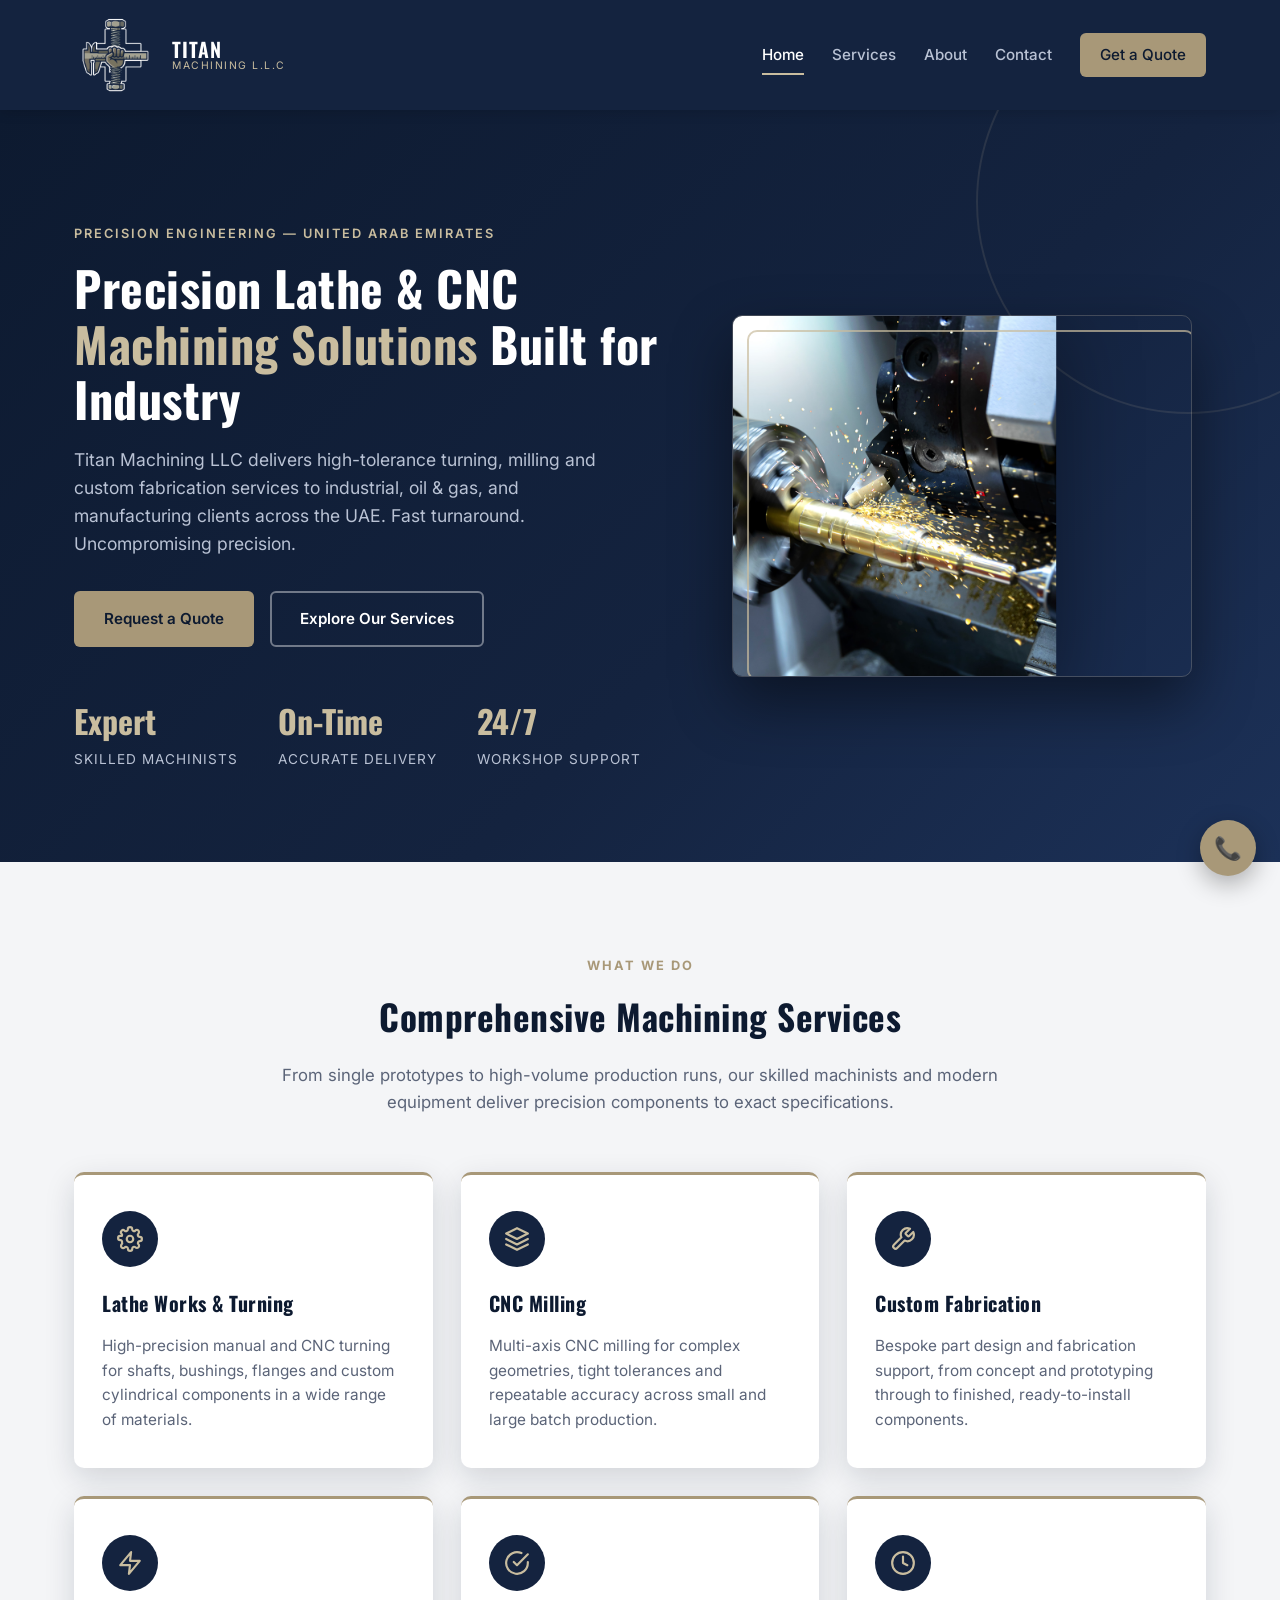
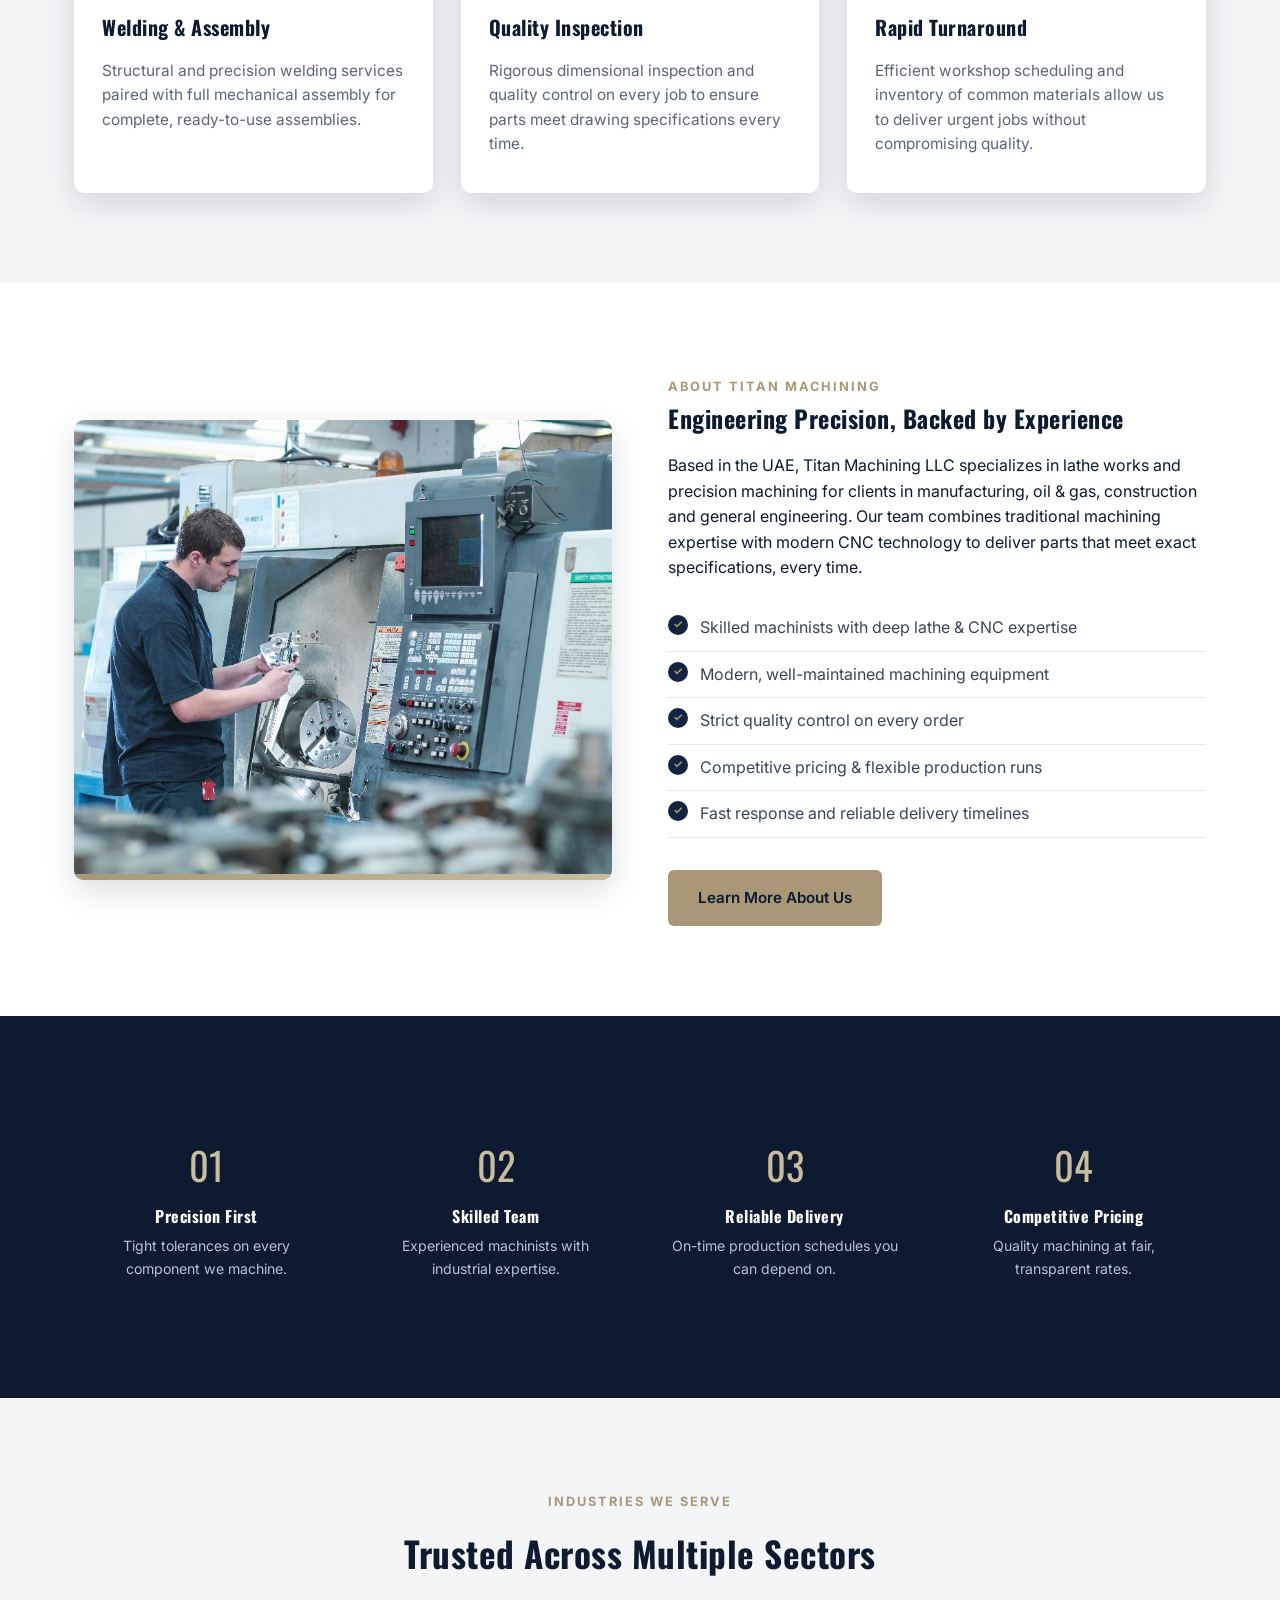
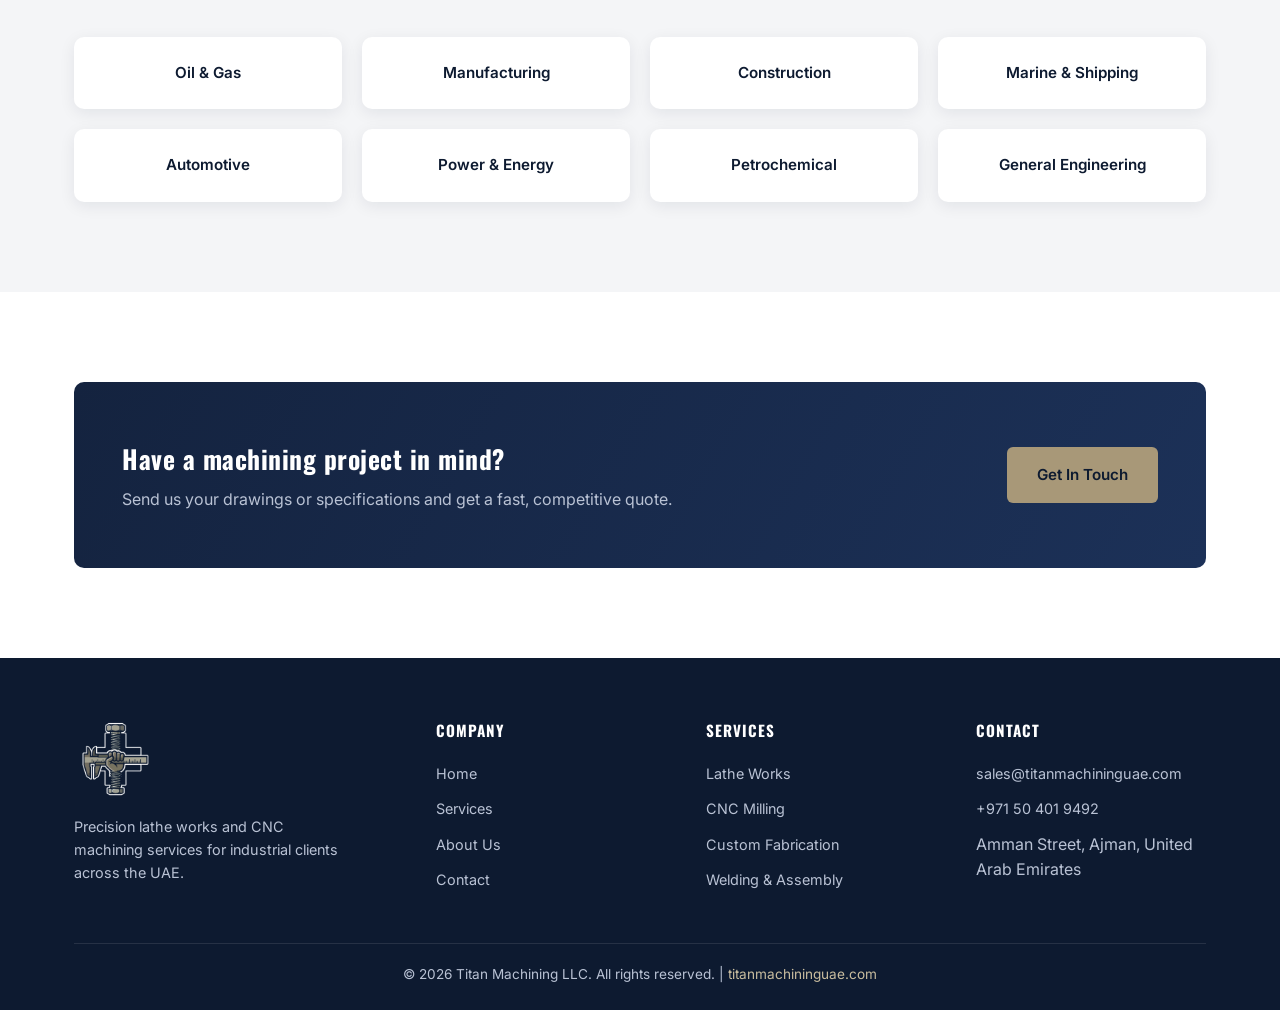
==== index.html @ db3340e1 "Initial Titan Machining LLC website" ====
<!DOCTYPE html>
<html lang="en">
<head>
<meta charset="UTF-8">
<meta name="viewport" content="width=device-width, initial-scale=1.0">
<title>Titan Machining LLC | Precision Lathe & CNC Machining in UAE</title>
<meta name="description" content="Titan Machining LLC is a precision lathe and CNC machining company based in the UAE, delivering custom machining, turning, fabrication and engineering solutions for industrial clients across the Gulf.">
<meta name="keywords" content="lathe works UAE, CNC machining UAE, precision machining Ajman, turning services UAE, machine shop UAE, Titan Machining">
<meta name="author" content="Titan Machining LLC">
<meta name="robots" content="index, follow">
<link rel="canonical" href="https://titanmachininguae.com/">

<!-- Open Graph -->
<meta property="og:type" content="website">
<meta property="og:title" content="Titan Machining LLC | Precision Lathe & CNC Machining in UAE">
<meta property="og:description" content="Precision lathe works, CNC machining and custom fabrication based in the UAE. Get a fast quote today.">
<meta property="og:url" content="https://titanmachininguae.com/">
<meta property="og:image" content="https://titanmachininguae.com/images/logo.jpg">
<meta property="og:locale" content="en_AE">

<!-- Twitter -->
<meta name="twitter:card" content="summary_large_image">
<meta name="twitter:title" content="Titan Machining LLC | Precision Lathe & CNC Machining in UAE">
<meta name="twitter:description" content="Precision lathe works, CNC machining and custom fabrication based in the UAE.">
<meta name="twitter:image" content="https://titanmachininguae.com/images/logo.jpg">

<link rel="icon" href="images/logo-icon-transparent.png" type="image/png">
<link rel="preconnect" href="https://fonts.googleapis.com">
<link href="https://fonts.googleapis.com/css2?family=Oswald:wght@500;600;700&family=Inter:wght@400;500;600;700&display=swap" rel="stylesheet">
<link rel="stylesheet" href="css/style.css">

<script type="application/ld+json">
{
  "@context": "https://schema.org",
  "@type": "LocalBusiness",
  "name": "Titan Machining LLC",
  "image": "https://titanmachininguae.com/images/logo.jpg",
  "url": "https://titanmachininguae.com/",
  "telephone": "+971504019492",
  "email": "sales@titanmachininguae.com",
  "priceRange": "$$",
  "address": {
    "@type": "PostalAddress",
    "streetAddress": "Amman Street",
    "addressLocality": "Ajman",
    "addressCountry": "AE"
  },
  "geo": {
    "@type": "GeoCoordinates",
    "latitude": "25.4052",
    "longitude": "55.5136"
  },
  "openingHoursSpecification": {
    "@type": "OpeningHoursSpecification",
    "dayOfWeek": ["Monday","Tuesday","Wednesday","Thursday","Friday","Saturday"],
    "opens": "08:00",
    "closes": "18:00"
  },
  "sameAs": []
}
</script>
</head>
<body>

<header class="site-header">
  <div class="navbar">
    <a href="index.html" class="brand">
      <img src="images/logo-icon-transparent.png" alt="Titan Machining LLC logo">
      <span class="brand-text">
        <span class="name">TITAN</span>
        <span class="tagline">Machining L.L.C</span>
      </span>
    </a>
    <nav class="nav-links" id="navLinks">
      <a href="index.html" class="active">Home</a>
      <a href="services.html">Services</a>
      <a href="about.html">About</a>
      <a href="contact.html">Contact</a>
      <a href="contact.html" class="nav-cta">Get a Quote</a>
    </nav>
    <button class="nav-toggle" id="navToggle" aria-label="Toggle menu">&#9776;</button>
  </div>
</header>

<section class="hero">
  <div class="container hero-inner">
    <div>
      <span class="hero-eyebrow">Precision Engineering &mdash; United Arab Emirates</span>
      <h1>Precision Lathe &amp; CNC <span>Machining Solutions</span> Built for Industry</h1>
      <p class="lead">Titan Machining LLC delivers high-tolerance turning, milling and custom fabrication services to industrial, oil &amp; gas, and manufacturing clients across the UAE. Fast turnaround. Uncompromising precision.</p>
      <div class="btn-group">
        <a href="contact.html" class="btn btn-primary">Request a Quote</a>
        <a href="services.html" class="btn btn-outline">Explore Our Services</a>
      </div>
      <div class="hero-stats">
        <div class="stat"><strong>Expert</strong><span>Skilled Machinists</span></div>
        <div class="stat"><strong>On-Time</strong><span>Accurate Delivery</span></div>
        <div class="stat"><strong>24/7</strong><span>Workshop Support</span></div>
      </div>
    </div>
    <div class="hero-visual">
      <div class="hero-photo-frame">
        <img src="images/lathe-1.avif" alt="CNC lathe machine operating at Titan Machining LLC workshop in Ajman, UAE">
      </div>
    </div>
  </div>
</section>

<section class="section-light" id="services">
  <div class="container">
    <div class="section-head">
      <span class="eyebrow">What We Do</span>
      <h2>Comprehensive Machining Services</h2>
      <p>From single prototypes to high-volume production runs, our skilled machinists and modern equipment deliver precision components to exact specifications.</p>
    </div>
    <div class="services-grid">
      <div class="service-card">
        <div class="icon"><svg viewBox="0 0 24 24" fill="none" stroke="currentColor" stroke-width="2" stroke-linecap="round" stroke-linejoin="round" class="icon-svg"><circle cx="12" cy="12" r="3"></circle><path d="M19.4 15a1.65 1.65 0 0 0 .33 1.82l.06.06a2 2 0 1 1-2.83 2.83l-.06-.06a1.65 1.65 0 0 0-1.82-.33 1.65 1.65 0 0 0-1 1.51V21a2 2 0 0 1-4 0v-.09A1.65 1.65 0 0 0 9 19.4a1.65 1.65 0 0 0-1.82.33l-.06.06a2 2 0 1 1-2.83-2.83l.06-.06a1.65 1.65 0 0 0 .33-1.82A1.65 1.65 0 0 0 3 13.09H3a2 2 0 0 1 0-4h.09A1.65 1.65 0 0 0 4.6 9a1.65 1.65 0 0 0-.33-1.82l-.06-.06a2 2 0 1 1 2.83-2.83l.06.06a1.65 1.65 0 0 0 1.82.33H9a1.65 1.65 0 0 0 1-1.51V3a2 2 0 0 1 4 0v.09a1.65 1.65 0 0 0 1 1.51 1.65 1.65 0 0 0 1.82-.33l.06-.06a2 2 0 1 1 2.83 2.83l-.06.06a1.65 1.65 0 0 0-.33 1.82V9a1.65 1.65 0 0 0 1.51 1H21a2 2 0 0 1 0 4h-.09a1.65 1.65 0 0 0-1.51 1z"></path></svg></div>
        <h3>Lathe Works &amp; Turning</h3>
        <p>High-precision manual and CNC turning for shafts, bushings, flanges and custom cylindrical components in a wide range of materials.</p>
      </div>
      <div class="service-card">
        <div class="icon"><svg viewBox="0 0 24 24" fill="none" stroke="currentColor" stroke-width="2" stroke-linecap="round" stroke-linejoin="round" class="icon-svg"><polygon points="12 2 2 7 12 12 22 7 12 2"></polygon><polyline points="2 17 12 22 22 17"></polyline><polyline points="2 12 12 17 22 12"></polyline></svg></div>
        <h3>CNC Milling</h3>
        <p>Multi-axis CNC milling for complex geometries, tight tolerances and repeatable accuracy across small and large batch production.</p>
      </div>
      <div class="service-card">
        <div class="icon"><svg viewBox="0 0 24 24" fill="none" stroke="currentColor" stroke-width="2" stroke-linecap="round" stroke-linejoin="round" class="icon-svg"><path d="M14.7 6.3a1 1 0 0 0 0 1.4l1.6 1.6a1 1 0 0 0 1.4 0l3.77-3.77a6 6 0 0 1-7.94 7.94l-6.91 6.91a2.12 2.12 0 0 1-3-3l6.91-6.91a6 6 0 0 1 7.94-7.94l-3.76 3.76z"></path></svg></div>
        <h3>Custom Fabrication</h3>
        <p>Bespoke part design and fabrication support, from concept and prototyping through to finished, ready-to-install components.</p>
      </div>
      <div class="service-card">
        <div class="icon"><svg viewBox="0 0 24 24" fill="none" stroke="currentColor" stroke-width="2" stroke-linecap="round" stroke-linejoin="round" class="icon-svg"><polygon points="13 2 3 14 12 14 11 22 21 10 12 10 13 2"></polygon></svg></div>
        <h3>Welding &amp; Assembly</h3>
        <p>Structural and precision welding services paired with full mechanical assembly for complete, ready-to-use assemblies.</p>
      </div>
      <div class="service-card">
        <div class="icon"><svg viewBox="0 0 24 24" fill="none" stroke="currentColor" stroke-width="2" stroke-linecap="round" stroke-linejoin="round" class="icon-svg"><path d="M22 11.08V12a10 10 0 1 1-5.93-9.14"></path><polyline points="22 4 12 14.01 9 11.01"></polyline></svg></div>
        <h3>Quality Inspection</h3>
        <p>Rigorous dimensional inspection and quality control on every job to ensure parts meet drawing specifications every time.</p>
      </div>
      <div class="service-card">
        <div class="icon"><svg viewBox="0 0 24 24" fill="none" stroke="currentColor" stroke-width="2" stroke-linecap="round" stroke-linejoin="round" class="icon-svg"><circle cx="12" cy="12" r="10"></circle><polyline points="12 6 12 12 16 14"></polyline></svg></div>
        <h3>Rapid Turnaround</h3>
        <p>Efficient workshop scheduling and inventory of common materials allow us to deliver urgent jobs without compromising quality.</p>
      </div>
    </div>
  </div>
</section>

<section class="section-white" id="about">
  <div class="container about-grid">
    <div class="about-image">
      <img src="images/about-worker.jpg" alt="Titan Machining LLC machinist inspecting precision parts on a CNC lathe">
    </div>
    <div>
      <span class="eyebrow" style="color:var(--bronze); text-transform:uppercase; font-weight:700; letter-spacing:2px; font-size:0.8rem;">About Titan Machining</span>
      <h2>Engineering Precision, Backed by Experience</h2>
      <p>Based in the UAE, Titan Machining LLC specializes in lathe works and precision machining for clients in manufacturing, oil &amp; gas, construction and general engineering. Our team combines traditional machining expertise with modern CNC technology to deliver parts that meet exact specifications, every time.</p>
      <ul class="about-list">
        <li>Skilled machinists with deep lathe &amp; CNC expertise</li>
        <li>Modern, well-maintained machining equipment</li>
        <li>Strict quality control on every order</li>
        <li>Competitive pricing &amp; flexible production runs</li>
        <li>Fast response and reliable delivery timelines</li>
      </ul>
      <a href="about.html" class="btn btn-primary">Learn More About Us</a>
    </div>
  </div>
</section>

<section class="section-dark">
  <div class="container">
    <div class="feature-strip">
      <div class="feature-item"><div class="num">01</div><h4>Precision First</h4><p>Tight tolerances on every component we machine.</p></div>
      <div class="feature-item"><div class="num">02</div><h4>Skilled Team</h4><p>Experienced machinists with industrial expertise.</p></div>
      <div class="feature-item"><div class="num">03</div><h4>Reliable Delivery</h4><p>On-time production schedules you can depend on.</p></div>
      <div class="feature-item"><div class="num">04</div><h4>Competitive Pricing</h4><p>Quality machining at fair, transparent rates.</p></div>
    </div>
  </div>
</section>

<section class="section-light">
  <div class="container">
    <div class="section-head">
      <span class="eyebrow">Industries We Serve</span>
      <h2>Trusted Across Multiple Sectors</h2>
    </div>
    <div class="industries-grid">
      <div class="industry-card">Oil &amp; Gas</div>
      <div class="industry-card">Manufacturing</div>
      <div class="industry-card">Construction</div>
      <div class="industry-card">Marine &amp; Shipping</div>
      <div class="industry-card">Automotive</div>
      <div class="industry-card">Power &amp; Energy</div>
      <div class="industry-card">Petrochemical</div>
      <div class="industry-card">General Engineering</div>
    </div>
  </div>
</section>

<section class="section-white">
  <div class="container">
    <div class="cta-banner">
      <div>
        <h3>Have a machining project in mind?</h3>
        <p>Send us your drawings or specifications and get a fast, competitive quote.</p>
      </div>
      <a href="contact.html" class="btn btn-primary">Get In Touch</a>
    </div>
  </div>
</section>

<footer class="site-footer">
  <div class="container">
    <div class="footer-grid">
      <div class="footer-brand">
        <img src="images/logo-icon-transparent.png" alt="Titan Machining LLC logo">
        <p>Precision lathe works and CNC machining services for industrial clients across the UAE.</p>
      </div>
      <div class="footer-col">
        <h4>Company</h4>
        <ul>
          <li><a href="index.html">Home</a></li>
          <li><a href="services.html">Services</a></li>
          <li><a href="about.html">About Us</a></li>
          <li><a href="contact.html">Contact</a></li>
        </ul>
      </div>
      <div class="footer-col">
        <h4>Services</h4>
        <ul>
          <li><a href="services.html">Lathe Works</a></li>
          <li><a href="services.html">CNC Milling</a></li>
          <li><a href="services.html">Custom Fabrication</a></li>
          <li><a href="services.html">Welding &amp; Assembly</a></li>
        </ul>
      </div>
      <div class="footer-col">
        <h4>Contact</h4>
        <ul>
          <li><a href="mailto:sales@titanmachininguae.com">sales@titanmachininguae.com</a></li>
          <li><a href="tel:+971504019492">+971 50 401 9492</a></li>
          <li>Amman Street, Ajman, United Arab Emirates</li>
        </ul>
      </div>
    </div>
    <div class="footer-bottom">
      &copy; <span id="year"></span> Titan Machining LLC. All rights reserved. | <a href="https://titanmachininguae.com">titanmachininguae.com</a>
    </div>
  </div>
</footer>

<a href="tel:+971504019492" class="float-cta" aria-label="Call Titan Machining">&#128222;</a>

<script src="js/main.js"></script>
</body>
</html>
---- css/style.css ----
/* ===== Titan Machining LLC — Stylesheet ===== */

:root {
  --navy: #14233f;
  --navy-dark: #0d1a30;
  --navy-light: #1c3158;
  --bronze: #a89878;
  --bronze-light: #c9bd9f;
  --white: #ffffff;
  --off-white: #f4f5f7;
  --text-muted: #b9c2d4;
  --max-width: 1180px;
  --radius: 10px;
  --shadow: 0 10px 30px rgba(13, 26, 48, 0.15);
  --transition: 0.25s ease;
}

* { box-sizing: border-box; }
html { scroll-behavior: smooth; }

body {
  margin: 0;
  font-family: 'Inter', -apple-system, BlinkMacSystemFont, 'Segoe UI', Roboto, Helvetica, Arial, sans-serif;
  color: var(--navy-dark);
  background: var(--off-white);
  line-height: 1.6;
}

h1, h2, h3, h4 {
  font-family: 'Oswald', 'Inter', sans-serif;
  letter-spacing: 0.5px;
  margin: 0 0 0.5em;
  color: var(--navy-dark);
}

a { color: inherit; text-decoration: none; }
img { max-width: 100%; display: block; }

.container {
  width: 100%;
  max-width: var(--max-width);
  margin: 0 auto;
  padding: 0 24px;
}

/* ===== Header ===== */
.site-header {
  position: sticky;
  top: 0;
  z-index: 1000;
  background: var(--navy);
  box-shadow: 0 2px 12px rgba(0,0,0,0.15);
}

.navbar {
  display: flex;
  align-items: center;
  justify-content: space-between;
  padding: 14px 24px;
  max-width: var(--max-width);
  margin: 0 auto;
}

.brand {
  display: flex;
  align-items: center;
  gap: 12px;
}

.brand img {
  height: 82px;
  width: auto;
}

.brand-text {
  display: flex;
  flex-direction: column;
  line-height: 1.1;
}

.brand-text .name {
  color: var(--white);
  font-family: 'Oswald', sans-serif;
  font-size: 1.25rem;
  font-weight: 600;
  letter-spacing: 1px;
}

.brand-text .tagline {
  color: var(--bronze-light);
  font-size: 0.65rem;
  letter-spacing: 1.5px;
  text-transform: uppercase;
}

.nav-links {
  display: flex;
  align-items: center;
  gap: 28px;
}

.nav-links a {
  color: var(--text-muted);
  font-weight: 500;
  font-size: 0.95rem;
  transition: color var(--transition);
  position: relative;
}

.nav-links a:hover,
.nav-links a.active {
  color: var(--white);
}

.nav-links a.active::after {
  content: "";
  position: absolute;
  left: 0; bottom: -8px;
  width: 100%; height: 2px;
  background: var(--bronze-light);
}

.nav-cta {
  background: var(--bronze);
  color: var(--navy-dark) !important;
  padding: 10px 20px;
  border-radius: 6px;
  font-weight: 600;
  transition: background var(--transition), transform var(--transition);
}

.nav-cta:hover {
  background: var(--bronze-light);
  transform: translateY(-1px);
}

.nav-toggle {
  display: none;
  background: none;
  border: none;
  color: var(--white);
  font-size: 1.6rem;
  cursor: pointer;
}

/* ===== Hero ===== */
.hero {
  background: linear-gradient(135deg, var(--navy-dark) 0%, var(--navy) 60%, var(--navy-light) 100%);
  color: var(--white);
  padding: 110px 0 90px;
  position: relative;
  overflow: hidden;
}

.hero::after {
  content: "";
  position: absolute;
  right: -120px; top: -120px;
  width: 420px; height: 420px;
  border: 2px solid rgba(201, 189, 159, 0.12);
  border-radius: 50%;
}

.hero-inner {
  display: grid;
  grid-template-columns: 1.1fr 0.9fr;
  gap: 48px;
  align-items: center;
  position: relative;
  z-index: 2;
}

.hero-eyebrow {
  display: inline-block;
  color: var(--bronze-light);
  text-transform: uppercase;
  font-size: 0.8rem;
  letter-spacing: 2px;
  font-weight: 600;
  margin-bottom: 16px;
}

.hero h1 {
  color: var(--white);
  font-size: 3rem;
  line-height: 1.15;
  margin-bottom: 20px;
}

.hero h1 span { color: var(--bronze-light); }

.hero p.lead {
  color: var(--text-muted);
  font-size: 1.1rem;
  max-width: 540px;
  margin-bottom: 32px;
}

.btn-group { display: flex; gap: 16px; flex-wrap: wrap; }

.btn {
  display: inline-block;
  padding: 14px 28px;
  border-radius: 6px;
  font-weight: 600;
  font-size: 0.95rem;
  transition: all var(--transition);
  border: 2px solid transparent;
}

.btn-primary {
  background: var(--bronze);
  color: var(--navy-dark);
}
.btn-primary:hover { background: var(--bronze-light); transform: translateY(-2px); }

.btn-outline {
  border-color: rgba(255,255,255,0.4);
  color: var(--white);
}
.btn-outline:hover { border-color: var(--bronze-light); color: var(--bronze-light); }

.hero-visual {
  display: flex;
  justify-content: center;
  align-items: center;
}

.hero-visual img {
  max-width: 320px;
  filter: drop-shadow(0 20px 40px rgba(0,0,0,0.4));
}

.hero-photo-frame {
  position: relative;
  width: 100%;
  max-width: 460px;
  border-radius: var(--radius);
  overflow: hidden;
  box-shadow: 0 25px 60px rgba(0,0,0,0.45);
  border: 1px solid rgba(201, 189, 159, 0.25);
}

.hero-photo-frame::before {
  content: "";
  position: absolute;
  top: 14px; left: 14px;
  width: calc(100% - 14px);
  height: calc(100% - 14px);
  border: 2px solid var(--bronze-light);
  border-radius: var(--radius);
  z-index: 2;
  pointer-events: none;
  opacity: 0.7;
}

.hero-photo-frame img {
  width: 100%;
  height: 360px;
  object-fit: cover;
  display: block;
  transform: scale(1.02);
  transition: transform 0.4s ease;
}

.hero-photo-frame:hover img {
  transform: scale(1.06);
}

.hero-stats {
  display: flex;
  gap: 40px;
  margin-top: 48px;
  flex-wrap: wrap;
}

.hero-stats .stat strong {
  display: block;
  font-size: 2rem;
  color: var(--bronze-light);
  font-family: 'Oswald', sans-serif;
}

.hero-stats .stat span {
  color: var(--text-muted);
  font-size: 0.85rem;
  text-transform: uppercase;
  letter-spacing: 1px;
}

/* ===== Sections ===== */
section { padding: 90px 0; }
.section-light { background: var(--off-white); }
.section-dark { background: var(--navy-dark); color: var(--white); }
.section-white { background: var(--white); }

.section-head {
  text-align: center;
  max-width: 720px;
  margin: 0 auto 56px;
}

.section-head .eyebrow {
  color: var(--bronze);
  text-transform: uppercase;
  font-size: 0.8rem;
  font-weight: 700;
  letter-spacing: 2px;
  margin-bottom: 12px;
  display: inline-block;
}

.section-head h2 {
  font-size: 2.2rem;
}

.section-head p {
  color: #5b6478;
  font-size: 1.05rem;
}

.section-dark .section-head p { color: var(--text-muted); }

/* ===== Services grid ===== */
.services-grid {
  display: grid;
  grid-template-columns: repeat(3, 1fr);
  gap: 28px;
}

.service-card {
  background: var(--white);
  border-radius: var(--radius);
  padding: 36px 28px;
  box-shadow: var(--shadow);
  border-top: 3px solid var(--bronze);
  transition: transform var(--transition), box-shadow var(--transition);
}

.service-card:hover {
  transform: translateY(-6px);
  box-shadow: 0 18px 40px rgba(13,26,48,0.2);
}

.service-card .icon {
  width: 56px; height: 56px;
  border-radius: 50%;
  background: var(--navy);
  color: var(--bronze-light);
  display: flex; align-items: center; justify-content: center;
  font-size: 1.5rem;
  margin-bottom: 20px;
}

.icon-svg {
  width: 26px;
  height: 26px;
  flex-shrink: 0;
}

.feature-item .icon-svg,
.service-card .icon-svg {
  width: 26px;
  height: 26px;
}

.contact-detail .icon-svg {
  width: 20px;
  height: 20px;
}

.service-card h3 { font-size: 1.25rem; margin-bottom: 10px; }
.service-card p { color: #5b6478; font-size: 0.96rem; margin-bottom: 0;}

/* ===== About ===== */
.about-grid {
  display: grid;
  grid-template-columns: 1fr 1fr;
  gap: 56px;
  align-items: center;
}

.about-image {
  position: relative;
  border-radius: var(--radius);
  overflow: hidden;
  box-shadow: var(--shadow);
}

.about-image::after {
  content: "";
  position: absolute;
  bottom: 0; left: 0;
  width: 100%; height: 6px;
  background: linear-gradient(90deg, var(--bronze), var(--bronze-light));
}

.about-image img {
  width: 100%;
  height: 460px;
  object-fit: cover;
  display: block;
}

.about-list {
  list-style: none;
  padding: 0;
  margin: 24px 0 32px;
}

.about-list li {
  padding: 10px 0 10px 32px;
  position: relative;
  color: #3c4458;
  border-bottom: 1px solid #e3e6ec;
}

.about-list li::before {
  content: "\2713";
  position: absolute;
  left: 0; top: 10px;
  color: var(--bronze);
  font-weight: 700;
  background: var(--navy);
  width: 20px; height: 20px;
  border-radius: 50%;
  display: flex; align-items: center; justify-content: center;
  font-size: 0.7rem;
}

/* ===== Why choose us strip ===== */
.feature-strip {
  display: grid;
  grid-template-columns: repeat(4, 1fr);
  gap: 24px;
}

.feature-item {
  text-align: center;
  padding: 28px 16px;
}

.feature-item .num {
  font-family: 'Oswald', sans-serif;
  font-size: 2.4rem;
  color: var(--bronze-light);
  margin-bottom: 8px;
}

.feature-item h4 { color: var(--white); font-size: 1rem; margin-bottom: 6px;}
.feature-item p { color: var(--text-muted); font-size: 0.88rem; margin: 0;}

/* ===== Industries ===== */
.industries-grid {
  display: grid;
  grid-template-columns: repeat(4, 1fr);
  gap: 20px;
}

.industry-card {
  background: var(--white);
  border-radius: var(--radius);
  padding: 24px 18px;
  text-align: center;
  box-shadow: 0 4px 16px rgba(13,26,48,0.08);
  font-weight: 600;
  color: var(--navy-dark);
  font-size: 0.95rem;
}

/* ===== CTA banner ===== */
.cta-banner {
  background: linear-gradient(120deg, var(--navy) 0%, var(--navy-light) 100%);
  color: var(--white);
  border-radius: var(--radius);
  padding: 56px 48px;
  display: flex;
  align-items: center;
  justify-content: space-between;
  gap: 32px;
  flex-wrap: wrap;
}

.cta-banner h3 { color: var(--white); font-size: 1.6rem; margin-bottom: 8px; }
.cta-banner p { color: var(--text-muted); margin: 0; }

/* ===== Contact ===== */
.contact-grid {
  display: grid;
  grid-template-columns: 0.9fr 1.1fr;
  gap: 48px;
}

.contact-info-card {
  background: var(--navy-dark);
  color: var(--white);
  border-radius: var(--radius);
  padding: 40px 32px;
}

.contact-info-card h3 { color: var(--white); }

.contact-detail {
  display: flex;
  gap: 16px;
  margin-bottom: 24px;
  align-items: flex-start;
}

.contact-detail .icon {
  width: 42px; height: 42px;
  background: var(--bronze);
  color: var(--navy-dark);
  border-radius: 50%;
  display: flex; align-items: center; justify-content: center;
  flex-shrink: 0;
  font-size: 1.1rem;
}

.contact-detail h4 { color: var(--bronze-light); font-size: 0.9rem; margin-bottom: 4px; text-transform: uppercase; letter-spacing: 1px;}
.contact-detail p, .contact-detail a { color: var(--text-muted); margin: 0; }
.contact-detail a:hover { color: var(--white); }

.contact-form {
  background: var(--white);
  border-radius: var(--radius);
  padding: 40px;
  box-shadow: var(--shadow);
}

.form-row { display: grid; grid-template-columns: 1fr 1fr; gap: 18px; }

.form-group { margin-bottom: 20px; }

.form-group label {
  display: block;
  font-size: 0.85rem;
  font-weight: 600;
  margin-bottom: 6px;
  color: var(--navy-dark);
}

.form-group input,
.form-group select,
.form-group textarea {
  width: 100%;
  padding: 12px 14px;
  border: 1px solid #d7dae2;
  border-radius: 6px;
  font-size: 0.95rem;
  font-family: inherit;
  transition: border-color var(--transition);
}

.form-group input:focus,
.form-group select:focus,
.form-group textarea:focus {
  outline: none;
  border-color: var(--bronze);
}

.map-embed {
  border-radius: var(--radius);
  overflow: hidden;
  margin-top: 32px;
  box-shadow: var(--shadow);
}
.map-embed iframe { width: 100%; height: 320px; border: 0; }

/* ===== Footer ===== */
.site-footer {
  background: var(--navy-dark);
  color: var(--text-muted);
  padding: 60px 0 24px;
}

.footer-grid {
  display: grid;
  grid-template-columns: 1.4fr 1fr 1fr 1fr;
  gap: 40px;
  margin-bottom: 40px;
}

.footer-brand img { height: 82px; width: auto; margin-bottom: 14px; }
.footer-brand p { font-size: 0.9rem; max-width: 280px; }

.footer-col h4 {
  color: var(--white);
  font-size: 0.95rem;
  text-transform: uppercase;
  letter-spacing: 1px;
  margin-bottom: 18px;
}

.footer-col ul { list-style: none; padding: 0; margin: 0; }
.footer-col ul li { margin-bottom: 10px; }
.footer-col a { font-size: 0.9rem; transition: color var(--transition); }
.footer-col a:hover { color: var(--bronze-light); }

.footer-bottom {
  border-top: 1px solid rgba(255,255,255,0.1);
  padding-top: 20px;
  text-align: center;
  font-size: 0.85rem;
}

.footer-bottom a { color: var(--bronze-light); }

/* ===== Breadcrumb / page hero (sub pages) ===== */
.page-hero {
  background: linear-gradient(135deg, var(--navy-dark) 0%, var(--navy) 100%);
  color: var(--white);
  padding: 70px 0 60px;
  text-align: center;
}
.page-hero h1 { color: var(--white); font-size: 2.4rem; }
.page-hero .crumb { color: var(--text-muted); font-size: 0.9rem; }
.page-hero .crumb a { color: var(--bronze-light); }

/* ===== Floating WhatsApp/call button ===== */
.float-cta {
  position: fixed;
  bottom: 24px; right: 24px;
  background: var(--bronze);
  color: var(--navy-dark);
  width: 56px; height: 56px;
  border-radius: 50%;
  display: flex; align-items: center; justify-content: center;
  font-size: 1.4rem;
  box-shadow: 0 8px 24px rgba(0,0,0,0.3);
  z-index: 999;
  transition: transform var(--transition);
}
.float-cta:hover { transform: scale(1.1); }

/* ===== Responsive ===== */
@media (max-width: 980px) {
  .hero-inner { grid-template-columns: 1fr; text-align: center; }
  .hero p.lead { margin: 0 auto 32px; }
  .btn-group { justify-content: center; }
  .hero-stats { justify-content: center; }
  .hero-visual { order: -1; }
  .services-grid { grid-template-columns: repeat(2, 1fr); }
  .about-grid { grid-template-columns: 1fr; }
  .feature-strip { grid-template-columns: repeat(2, 1fr); }
  .industries-grid { grid-template-columns: repeat(2, 1fr); }
  .contact-grid { grid-template-columns: 1fr; }
  .footer-grid { grid-template-columns: 1fr 1fr; }
}

@media (max-width: 720px) {
  .nav-links {
    position: absolute; top: 100%; left: 0; right: 0;
    background: var(--navy);
    flex-direction: column;
    padding: 20px 24px;
    gap: 18px;
    display: none;
    box-shadow: 0 12px 24px rgba(0,0,0,0.2);
  }
  .nav-links.open { display: flex; }
  .nav-toggle { display: block; }
  .hero h1 { font-size: 2.2rem; }
  .services-grid { grid-template-columns: 1fr; }
  .feature-strip { grid-template-columns: 1fr; }
  .industries-grid { grid-template-columns: 1fr; }
  .footer-grid { grid-template-columns: 1fr; gap: 28px; }
  .form-row { grid-template-columns: 1fr; }
  .cta-banner { flex-direction: column; text-align: center; }
}
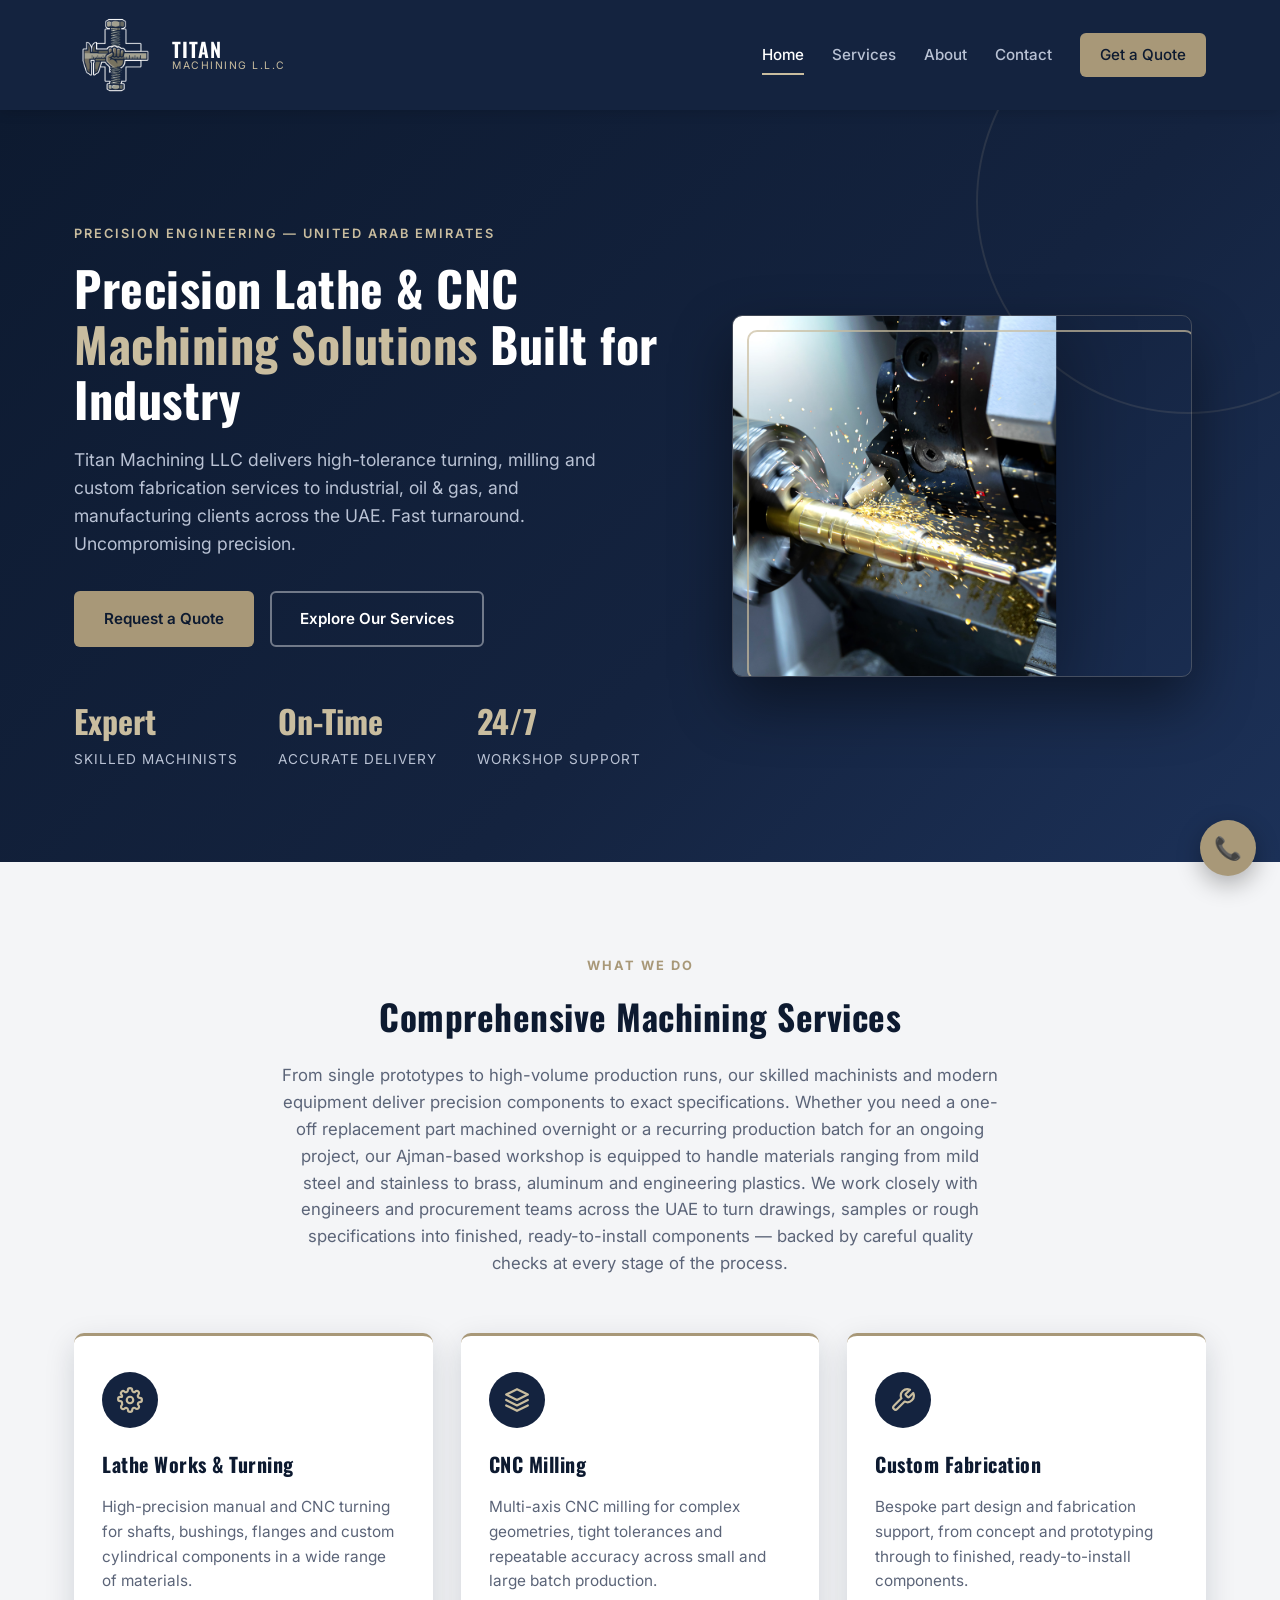
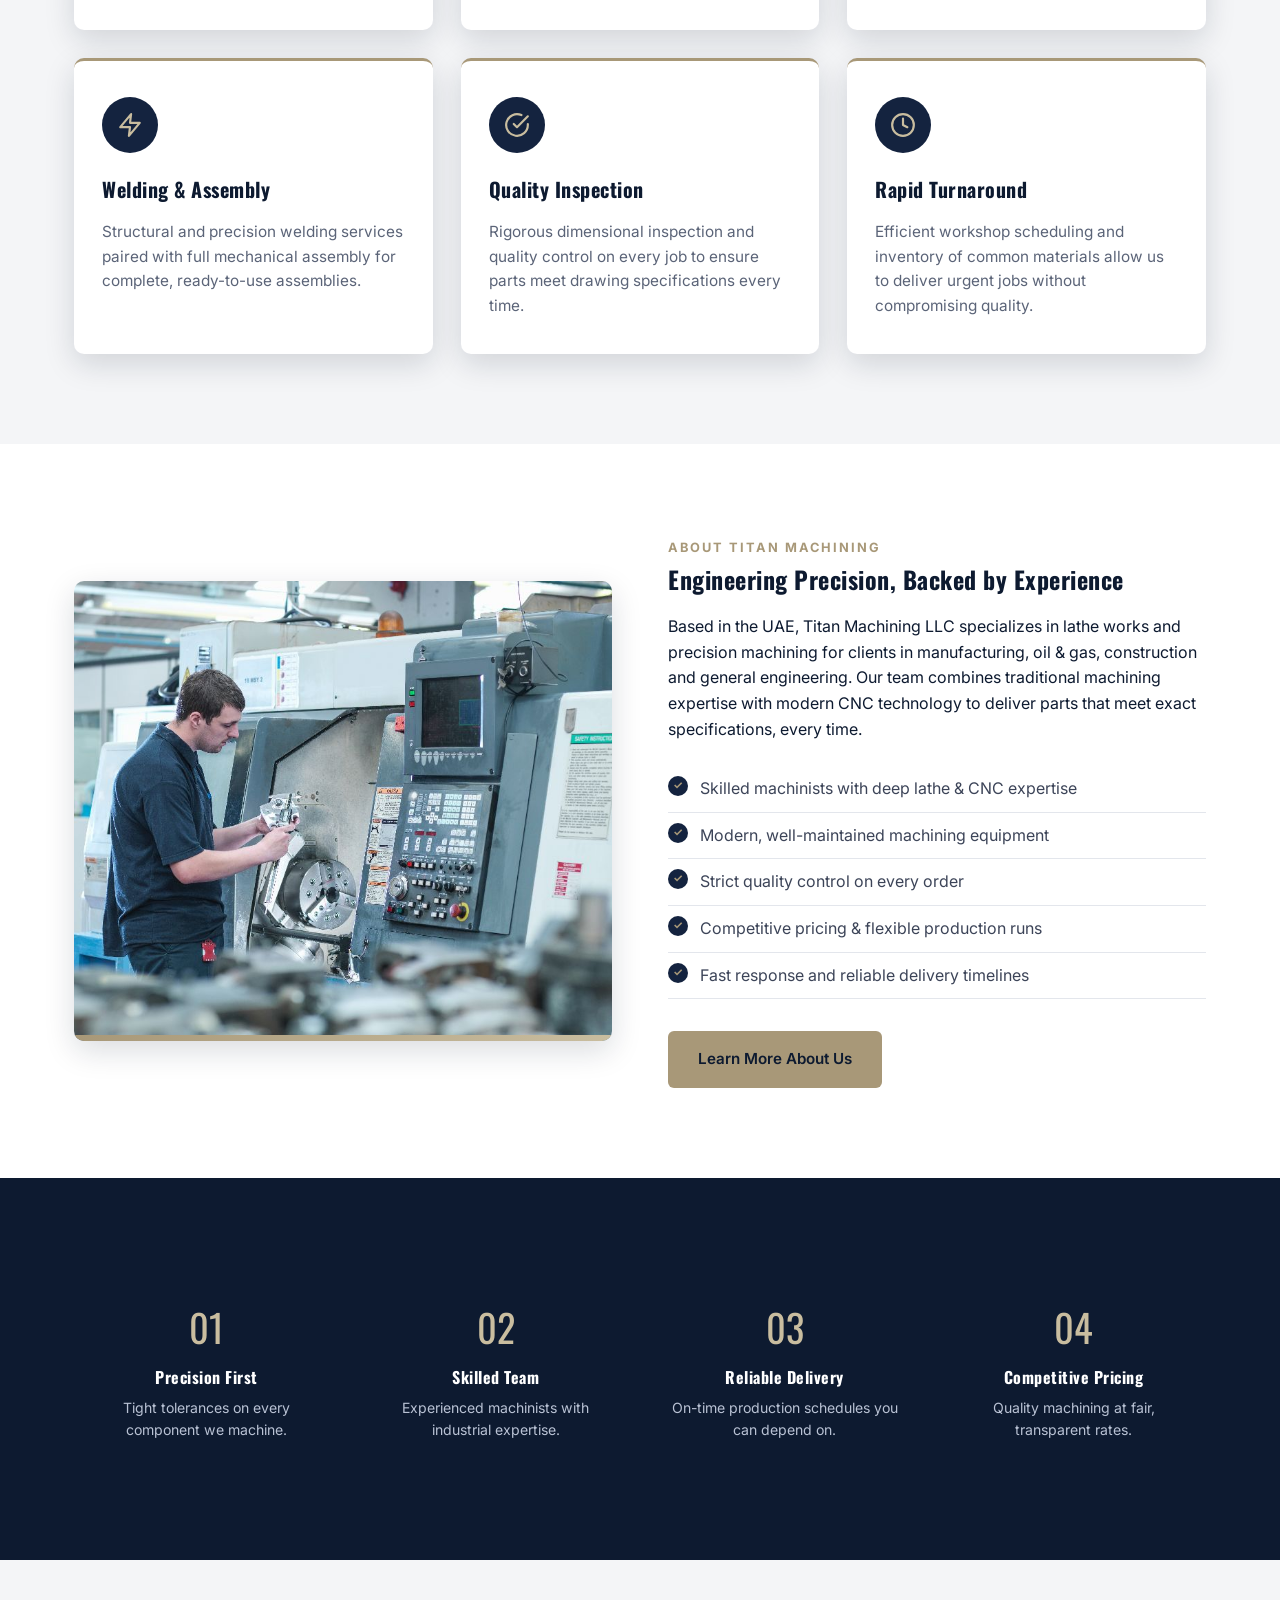
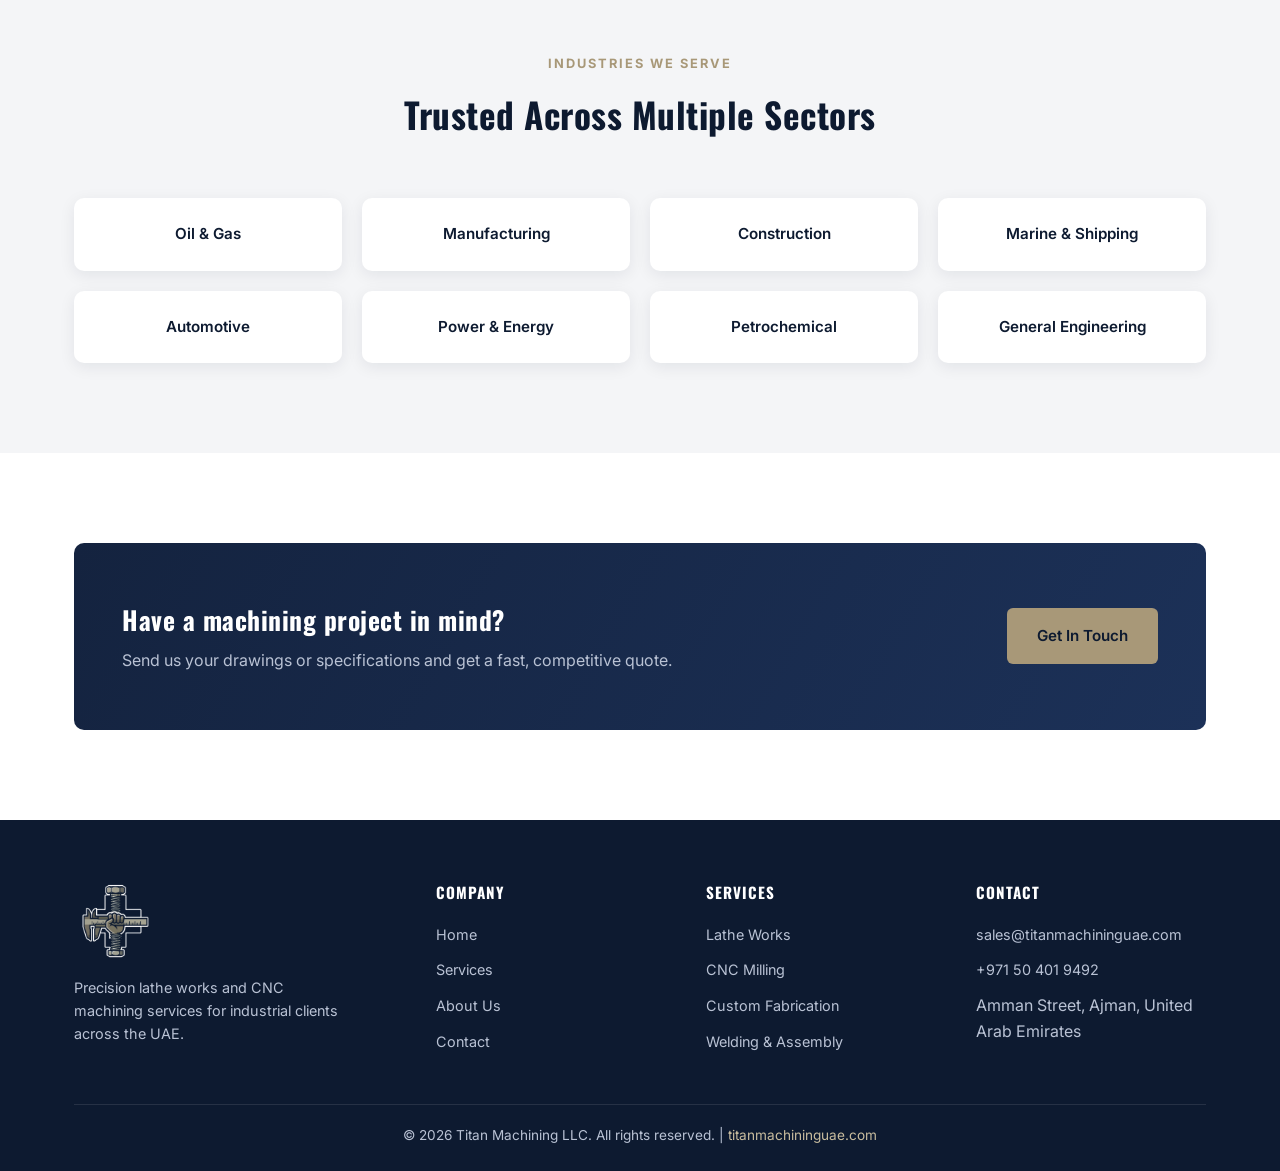
==== commit e7d98201: "Address SEOptimer findings: remove inline styles, trim meta description, expand homepage content, ad" ====
--- a/index.html
+++ b/index.html
@@ -4,7 +4,7 @@
 <meta charset="UTF-8">
 <meta name="viewport" content="width=device-width, initial-scale=1.0">
 <title>Titan Machining LLC | Precision Lathe & CNC Machining in UAE</title>
-<meta name="description" content="Titan Machining LLC is a precision lathe and CNC machining company based in the UAE, delivering custom machining, turning, fabrication and engineering solutions for industrial clients across the Gulf.">
+<meta name="description" content="Titan Machining LLC offers precision lathe works, CNC milling and custom fabrication for industrial clients across the UAE. Get a fast quote today.">
 <meta name="keywords" content="lathe works UAE, CNC machining UAE, precision machining Ajman, turning services UAE, machine shop UAE, Titan Machining">
 <meta name="author" content="Titan Machining LLC">
 <meta name="robots" content="index, follow">
@@ -111,7 +111,7 @@
     <div class="section-head">
       <span class="eyebrow">What We Do</span>
       <h2>Comprehensive Machining Services</h2>
-      <p>From single prototypes to high-volume production runs, our skilled machinists and modern equipment deliver precision components to exact specifications.</p>
+      <p>From single prototypes to high-volume production runs, our skilled machinists and modern equipment deliver precision components to exact specifications. Whether you need a one-off replacement part machined overnight or a recurring production batch for an ongoing project, our Ajman-based workshop is equipped to handle materials ranging from mild steel and stainless to brass, aluminum and engineering plastics. We work closely with engineers and procurement teams across the UAE to turn drawings, samples or rough specifications into finished, ready-to-install components — backed by careful quality checks at every stage of the process.</p>
     </div>
     <div class="services-grid">
       <div class="service-card">
@@ -154,7 +154,7 @@
       <img src="images/about-worker.jpg" alt="Titan Machining LLC machinist inspecting precision parts on a CNC lathe">
     </div>
     <div>
-      <span class="eyebrow" style="color:var(--bronze); text-transform:uppercase; font-weight:700; letter-spacing:2px; font-size:0.8rem;">About Titan Machining</span>
+      <span class="eyebrow">About Titan Machining</span>
       <h2>Engineering Precision, Backed by Experience</h2>
       <p>Based in the UAE, Titan Machining LLC specializes in lathe works and precision machining for clients in manufacturing, oil &amp; gas, construction and general engineering. Our team combines traditional machining expertise with modern CNC technology to deliver parts that meet exact specifications, every time.</p>
       <ul class="about-list">
@@ -239,9 +239,9 @@
       <div class="footer-col">
         <h4>Contact</h4>
         <ul>
-          <li><a href="mailto:sales@titanmachininguae.com">sales@titanmachininguae.com</a></li>
+          <li><a href="#" class="email-link" data-user="sales" data-domain="titanmachininguae.com">Email Us</a></li>
           <li><a href="tel:+971504019492">+971 50 401 9492</a></li>
-          <li>Amman Street, Ajman, United Arab Emirates</li>
+          <li><address>Amman Street, Ajman, United Arab Emirates</address></li>
         </ul>
       </div>
     </div>
--- a/css/style.css
+++ b/css/style.css
@@ -294,18 +294,27 @@
 .section-dark { background: var(--navy-dark); color: var(--white); }
 .section-white { background: var(--white); }
 
+.error-hero { padding: 130px 0; }
+.error-hero .container { text-align: center; }
+.error-hero h1 { font-size: 2.6rem; }
+.error-hero .lead { margin: 0 auto 32px; }
+.error-hero .btn-group { justify-content: center; }
+
 .section-head {
   text-align: center;
   max-width: 720px;
   margin: 0 auto 56px;
 }
 
-.section-head .eyebrow {
+.eyebrow {
   color: var(--bronze);
   text-transform: uppercase;
   font-size: 0.8rem;
   font-weight: 700;
   letter-spacing: 2px;
+}
+
+.section-head .eyebrow {
   margin-bottom: 12px;
   display: inline-block;
 }
@@ -499,6 +508,7 @@
 }
 
 .contact-info-card h3 { color: var(--white); }
+.contact-info-card .subtitle { color: var(--text-muted); margin-bottom: 28px; }
 
 .contact-detail {
   display: flex;
@@ -527,6 +537,9 @@
   padding: 40px;
   box-shadow: var(--shadow);
 }
+
+.contact-form .subtitle { color: #5b6478; margin-bottom: 24px; }
+.contact-form .btn-submit { width: 100%; border: none; cursor: pointer; }
 
 .form-row { display: grid; grid-template-columns: 1fr 1fr; gap: 18px; }
 
@@ -596,6 +609,12 @@
 .footer-col ul li { margin-bottom: 10px; }
 .footer-col a { font-size: 0.9rem; transition: color var(--transition); }
 .footer-col a:hover { color: var(--bronze-light); }
+
+address {
+  font-style: normal;
+  font-size: inherit;
+  color: inherit;
+}
 
 .footer-bottom {
   border-top: 1px solid rgba(255,255,255,0.1);
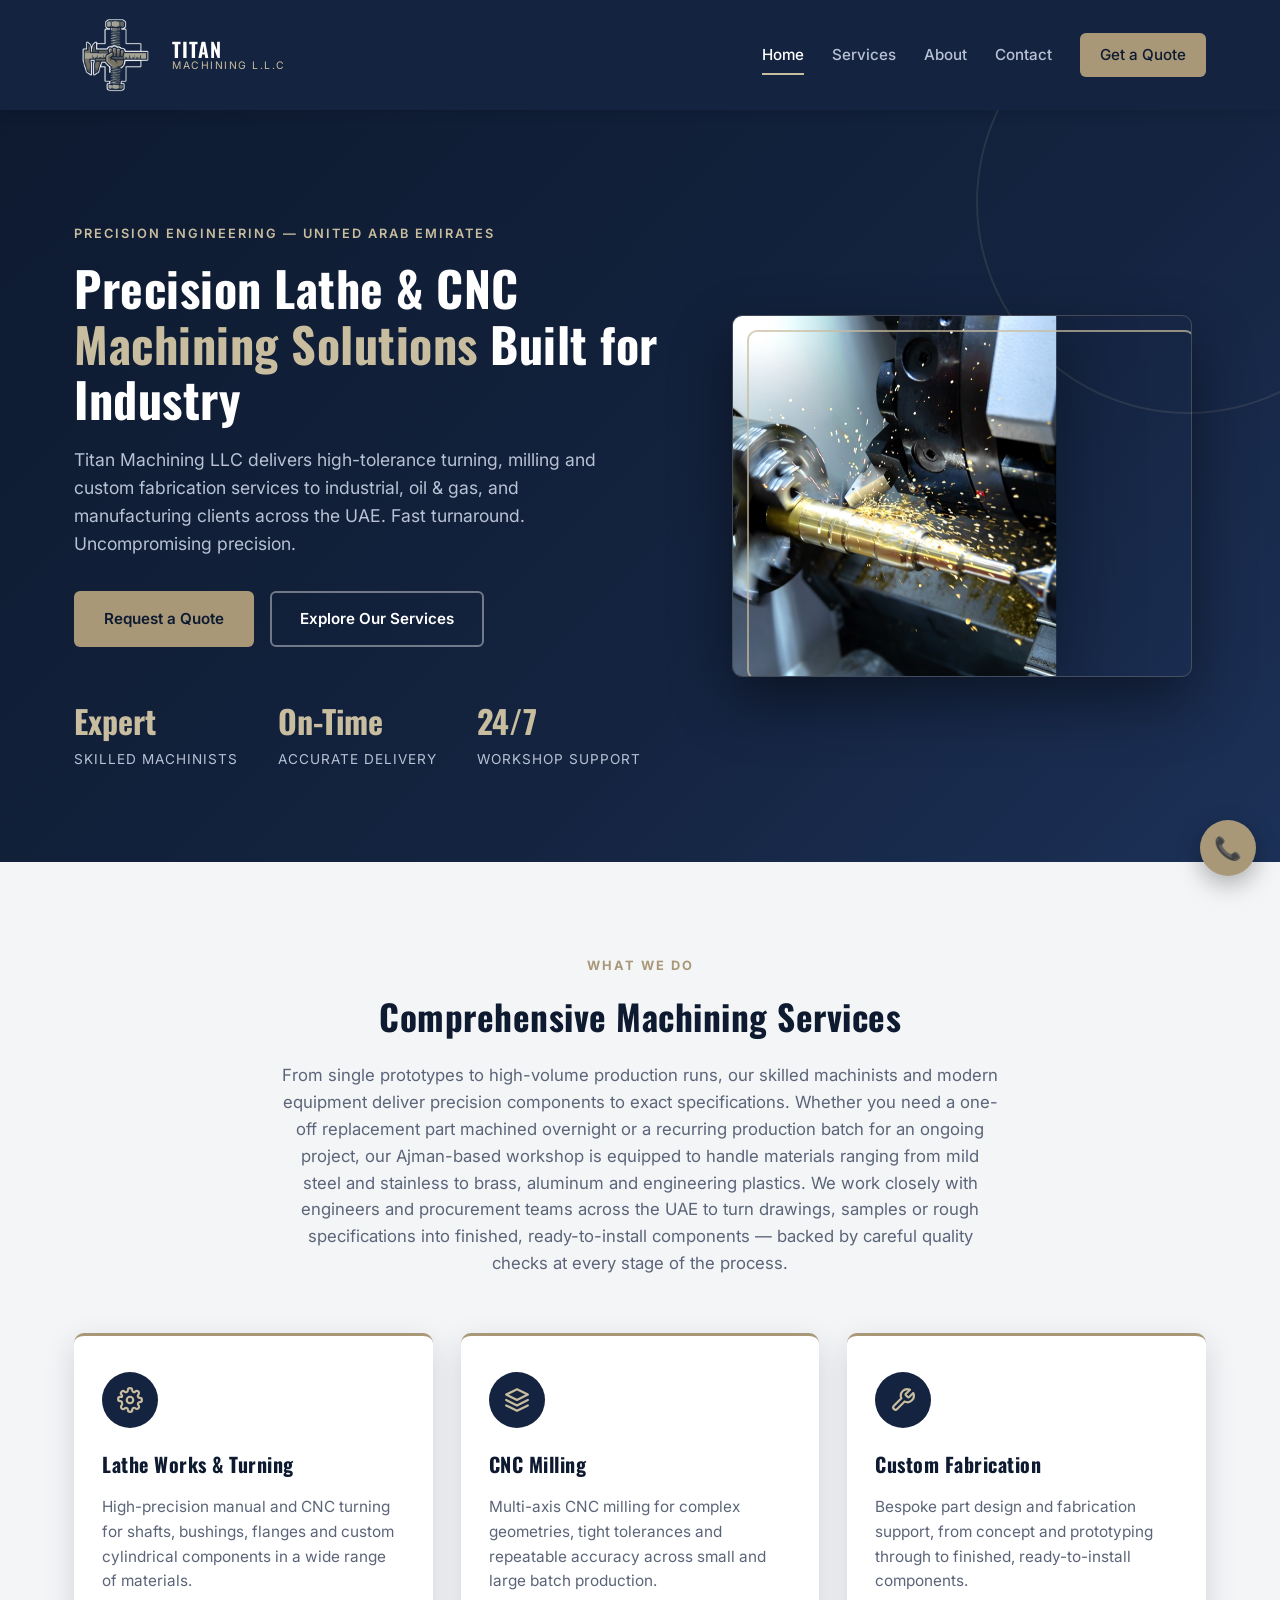
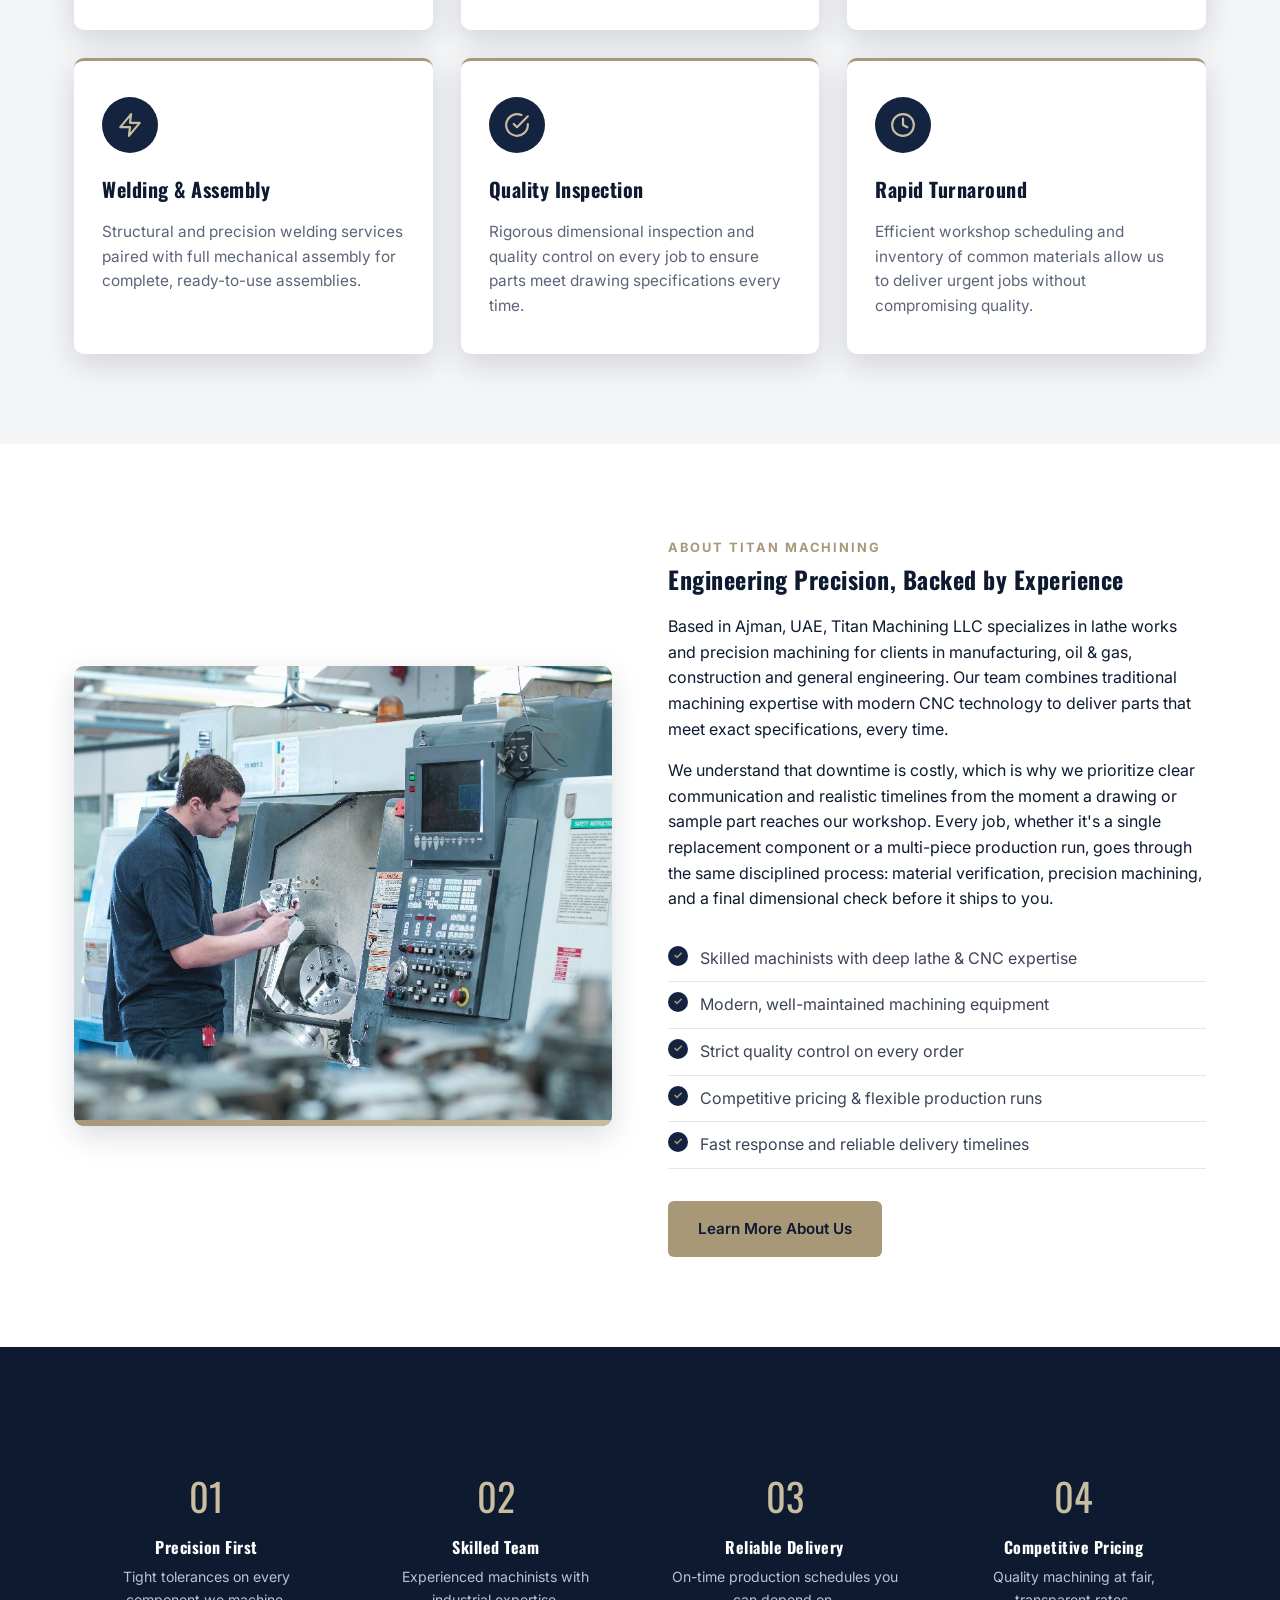
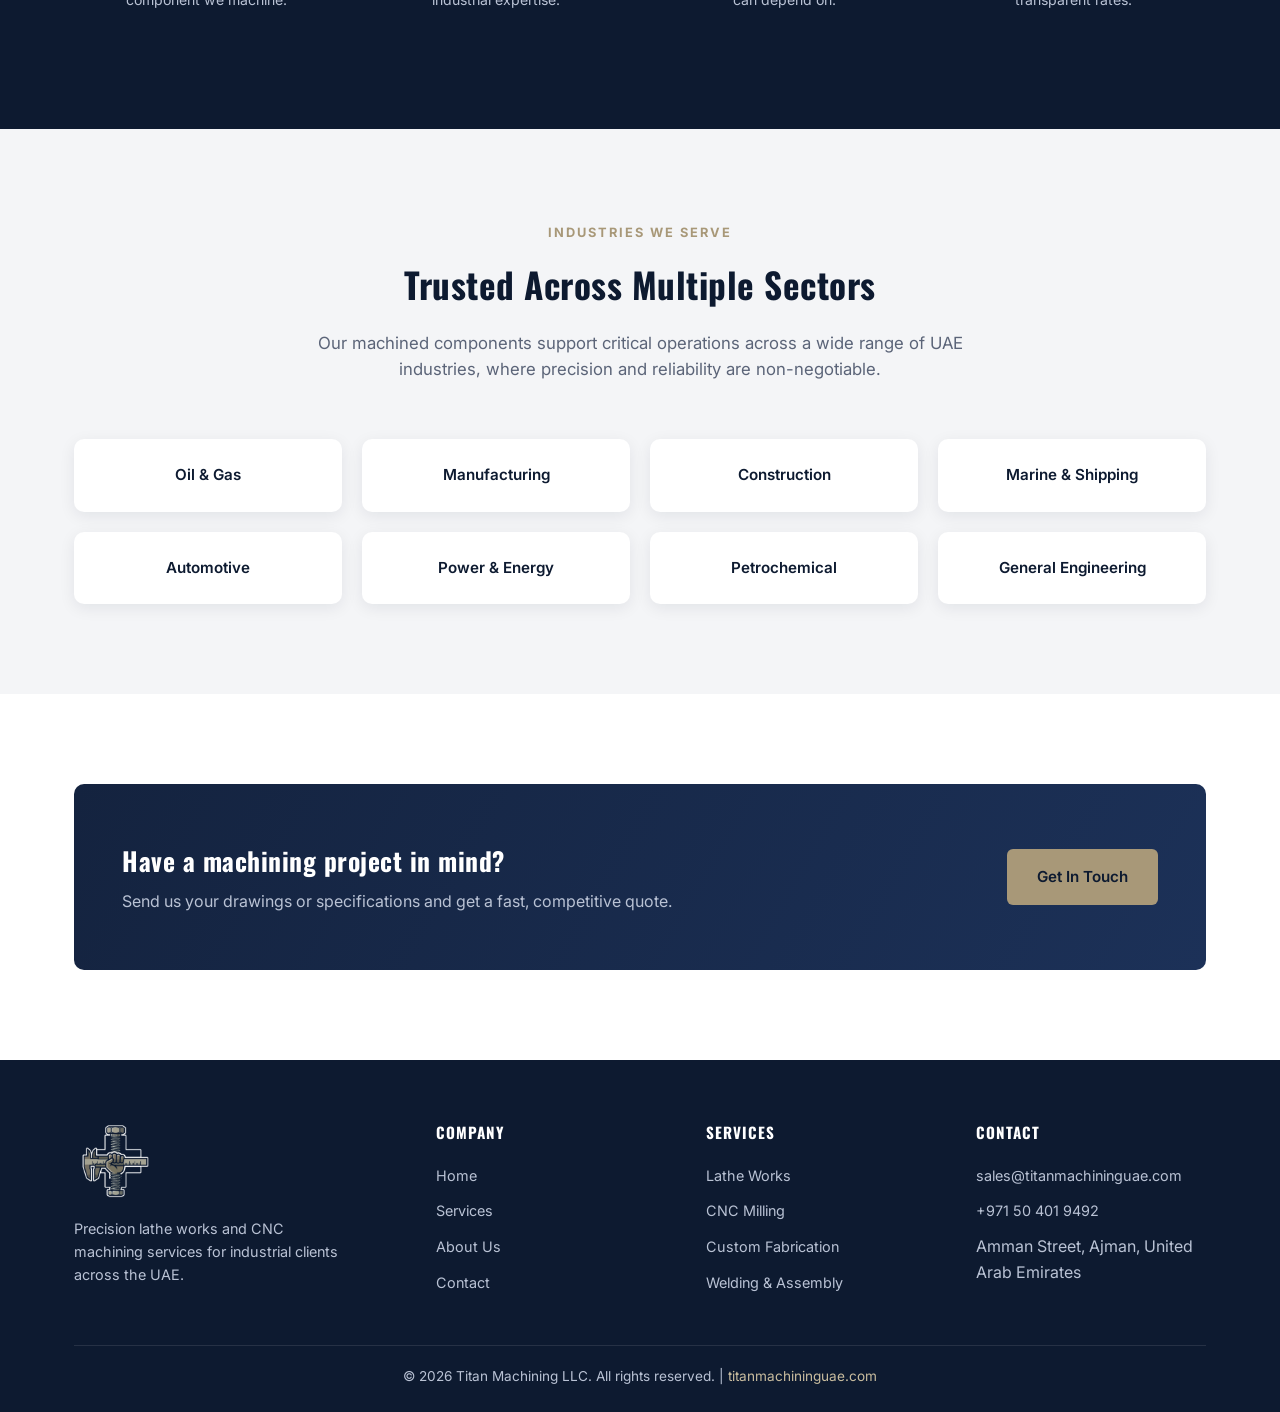
==== commit d65b02f5: "Optimize images, fix LCP/CLS issues, expand content, implement clean URLs with redirects" ====
--- a/index.html
+++ b/index.html
@@ -26,7 +26,9 @@
 
 <link rel="icon" href="images/logo-icon-transparent.png" type="image/png">
 <link rel="preconnect" href="https://fonts.googleapis.com">
+<link rel="preconnect" href="https://fonts.gstatic.com" crossorigin>
 <link href="https://fonts.googleapis.com/css2?family=Oswald:wght@500;600;700&family=Inter:wght@400;500;600;700&display=swap" rel="stylesheet">
+<link rel="preload" as="image" href="images/lathe-1.jpg" fetchpriority="high">
 <link rel="stylesheet" href="css/style.css">
 
 <script type="application/ld+json">
@@ -64,19 +66,19 @@
 
 <header class="site-header">
   <div class="navbar">
-    <a href="index.html" class="brand">
-      <img src="images/logo-icon-transparent.png" alt="Titan Machining LLC logo">
+    <a href="./" class="brand">
+      <img src="images/logo-icon-transparent.png" alt="Titan Machining LLC logo" width="250" height="237">
       <span class="brand-text">
         <span class="name">TITAN</span>
         <span class="tagline">Machining L.L.C</span>
       </span>
     </a>
     <nav class="nav-links" id="navLinks">
-      <a href="index.html" class="active">Home</a>
-      <a href="services.html">Services</a>
-      <a href="about.html">About</a>
-      <a href="contact.html">Contact</a>
-      <a href="contact.html" class="nav-cta">Get a Quote</a>
+      <a href="./" class="active">Home</a>
+      <a href="services/">Services</a>
+      <a href="about/">About</a>
+      <a href="contact/">Contact</a>
+      <a href="contact/" class="nav-cta">Get a Quote</a>
     </nav>
     <button class="nav-toggle" id="navToggle" aria-label="Toggle menu">&#9776;</button>
   </div>
@@ -89,8 +91,8 @@
       <h1>Precision Lathe &amp; CNC <span>Machining Solutions</span> Built for Industry</h1>
       <p class="lead">Titan Machining LLC delivers high-tolerance turning, milling and custom fabrication services to industrial, oil &amp; gas, and manufacturing clients across the UAE. Fast turnaround. Uncompromising precision.</p>
       <div class="btn-group">
-        <a href="contact.html" class="btn btn-primary">Request a Quote</a>
-        <a href="services.html" class="btn btn-outline">Explore Our Services</a>
+        <a href="contact/" class="btn btn-primary">Request a Quote</a>
+        <a href="services/" class="btn btn-outline">Explore Our Services</a>
       </div>
       <div class="hero-stats">
         <div class="stat"><strong>Expert</strong><span>Skilled Machinists</span></div>
@@ -100,7 +102,7 @@
     </div>
     <div class="hero-visual">
       <div class="hero-photo-frame">
-        <img src="images/lathe-1.avif" alt="CNC lathe machine operating at Titan Machining LLC workshop in Ajman, UAE">
+        <img src="images/lathe-1.jpg" alt="CNC lathe machine operating at Titan Machining LLC workshop in Ajman, UAE" width="1000" height="666" fetchpriority="high">
       </div>
     </div>
   </div>
@@ -151,12 +153,13 @@
 <section class="section-white" id="about">
   <div class="container about-grid">
     <div class="about-image">
-      <img src="images/about-worker.jpg" alt="Titan Machining LLC machinist inspecting precision parts on a CNC lathe">
+      <img src="images/about-worker.jpg" alt="Titan Machining LLC machinist inspecting precision parts on a CNC lathe" width="1200" height="669" loading="lazy">
     </div>
     <div>
       <span class="eyebrow">About Titan Machining</span>
       <h2>Engineering Precision, Backed by Experience</h2>
-      <p>Based in the UAE, Titan Machining LLC specializes in lathe works and precision machining for clients in manufacturing, oil &amp; gas, construction and general engineering. Our team combines traditional machining expertise with modern CNC technology to deliver parts that meet exact specifications, every time.</p>
+      <p>Based in Ajman, UAE, Titan Machining LLC specializes in lathe works and precision machining for clients in manufacturing, oil &amp; gas, construction and general engineering. Our team combines traditional machining expertise with modern CNC technology to deliver parts that meet exact specifications, every time.</p>
+      <p>We understand that downtime is costly, which is why we prioritize clear communication and realistic timelines from the moment a drawing or sample part reaches our workshop. Every job, whether it's a single replacement component or a multi-piece production run, goes through the same disciplined process: material verification, precision machining, and a final dimensional check before it ships to you.</p>
       <ul class="about-list">
         <li>Skilled machinists with deep lathe &amp; CNC expertise</li>
         <li>Modern, well-maintained machining equipment</li>
@@ -164,7 +167,7 @@
         <li>Competitive pricing &amp; flexible production runs</li>
         <li>Fast response and reliable delivery timelines</li>
       </ul>
-      <a href="about.html" class="btn btn-primary">Learn More About Us</a>
+      <a href="about/" class="btn btn-primary">Learn More About Us</a>
     </div>
   </div>
 </section>
@@ -185,6 +188,7 @@
     <div class="section-head">
       <span class="eyebrow">Industries We Serve</span>
       <h2>Trusted Across Multiple Sectors</h2>
+      <p>Our machined components support critical operations across a wide range of UAE industries, where precision and reliability are non-negotiable.</p>
     </div>
     <div class="industries-grid">
       <div class="industry-card">Oil &amp; Gas</div>
@@ -206,7 +210,7 @@
         <h3>Have a machining project in mind?</h3>
         <p>Send us your drawings or specifications and get a fast, competitive quote.</p>
       </div>
-      <a href="contact.html" class="btn btn-primary">Get In Touch</a>
+      <a href="contact/" class="btn btn-primary">Get In Touch</a>
     </div>
   </div>
 </section>
@@ -215,25 +219,25 @@
   <div class="container">
     <div class="footer-grid">
       <div class="footer-brand">
-        <img src="images/logo-icon-transparent.png" alt="Titan Machining LLC logo">
+        <img src="images/logo-icon-transparent.png" alt="Titan Machining LLC logo" width="250" height="237">
         <p>Precision lathe works and CNC machining services for industrial clients across the UAE.</p>
       </div>
       <div class="footer-col">
         <h4>Company</h4>
         <ul>
-          <li><a href="index.html">Home</a></li>
-          <li><a href="services.html">Services</a></li>
-          <li><a href="about.html">About Us</a></li>
-          <li><a href="contact.html">Contact</a></li>
+          <li><a href="./">Home</a></li>
+          <li><a href="services/">Services</a></li>
+          <li><a href="about/">About Us</a></li>
+          <li><a href="contact/">Contact</a></li>
         </ul>
       </div>
       <div class="footer-col">
         <h4>Services</h4>
         <ul>
-          <li><a href="services.html">Lathe Works</a></li>
-          <li><a href="services.html">CNC Milling</a></li>
-          <li><a href="services.html">Custom Fabrication</a></li>
-          <li><a href="services.html">Welding &amp; Assembly</a></li>
+          <li><a href="services/">Lathe Works</a></li>
+          <li><a href="services/">CNC Milling</a></li>
+          <li><a href="services/">Custom Fabrication</a></li>
+          <li><a href="services/">Welding &amp; Assembly</a></li>
         </ul>
       </div>
       <div class="footer-col">
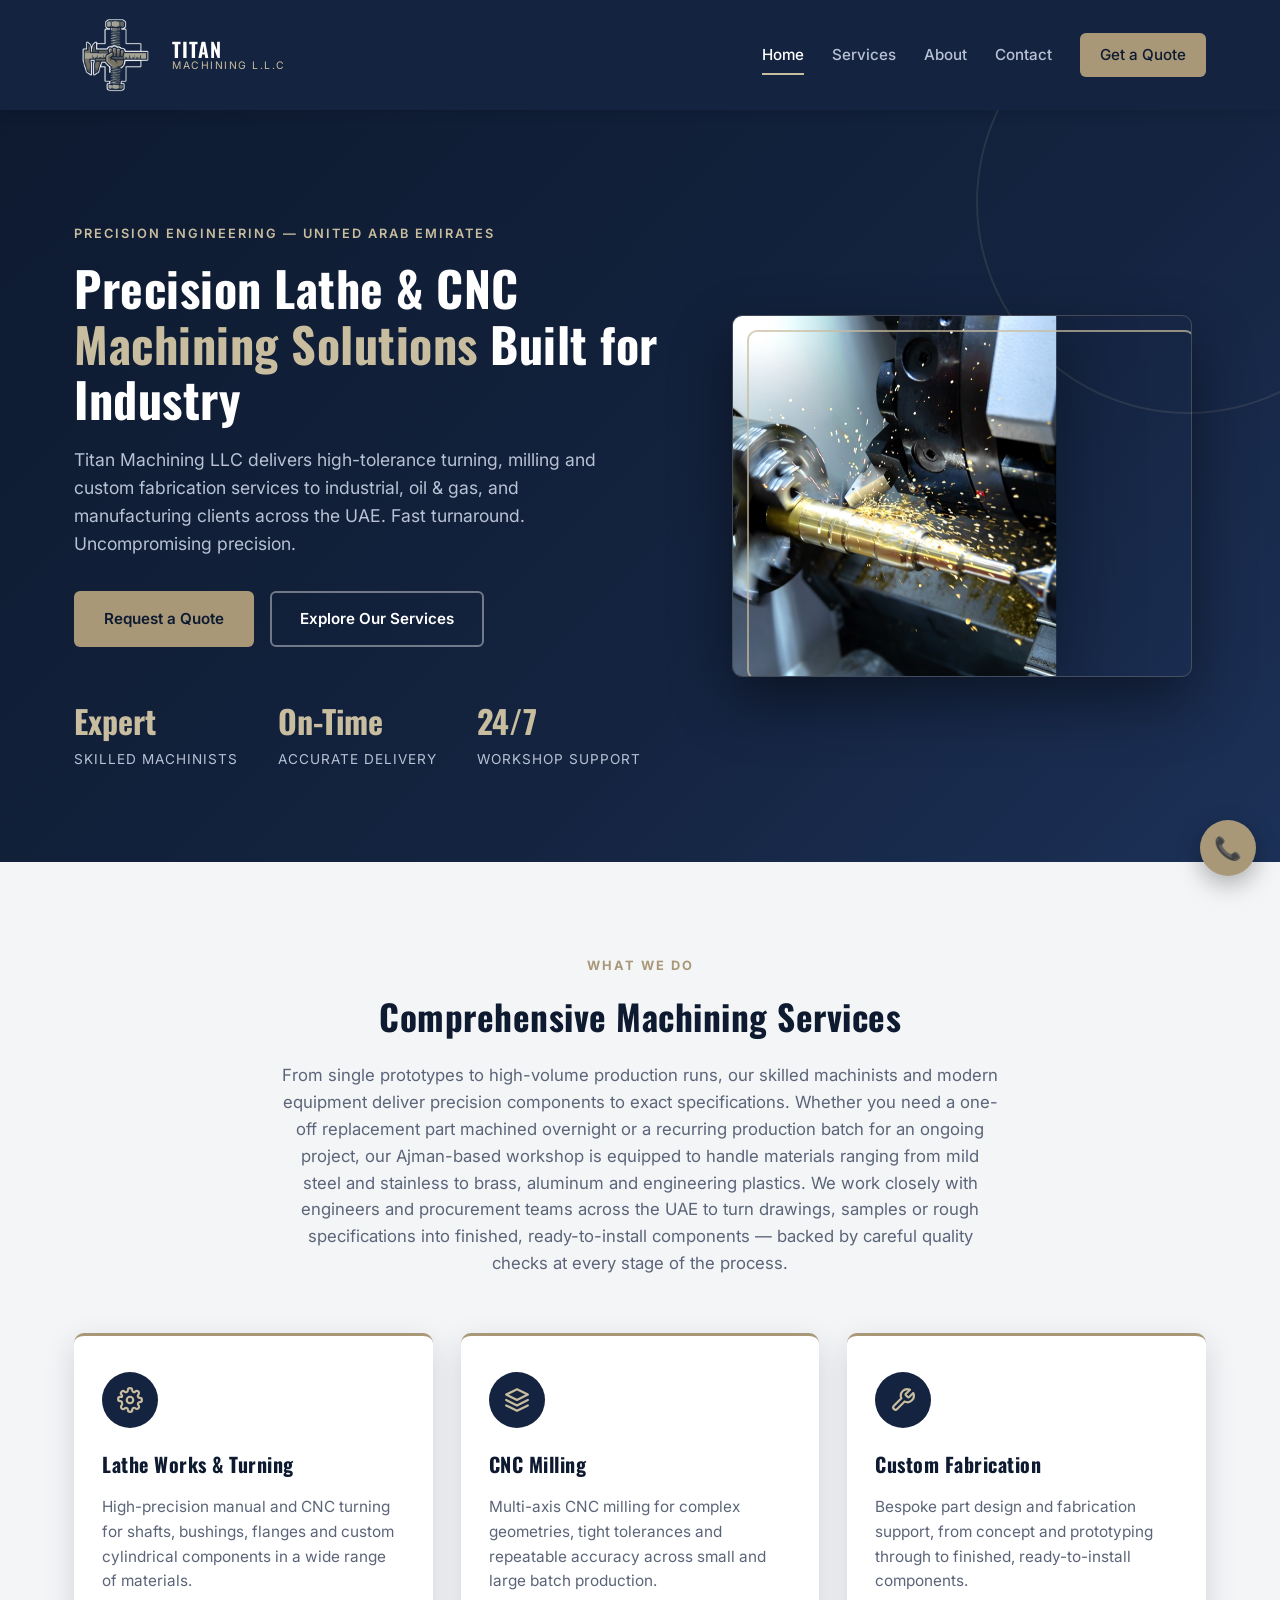
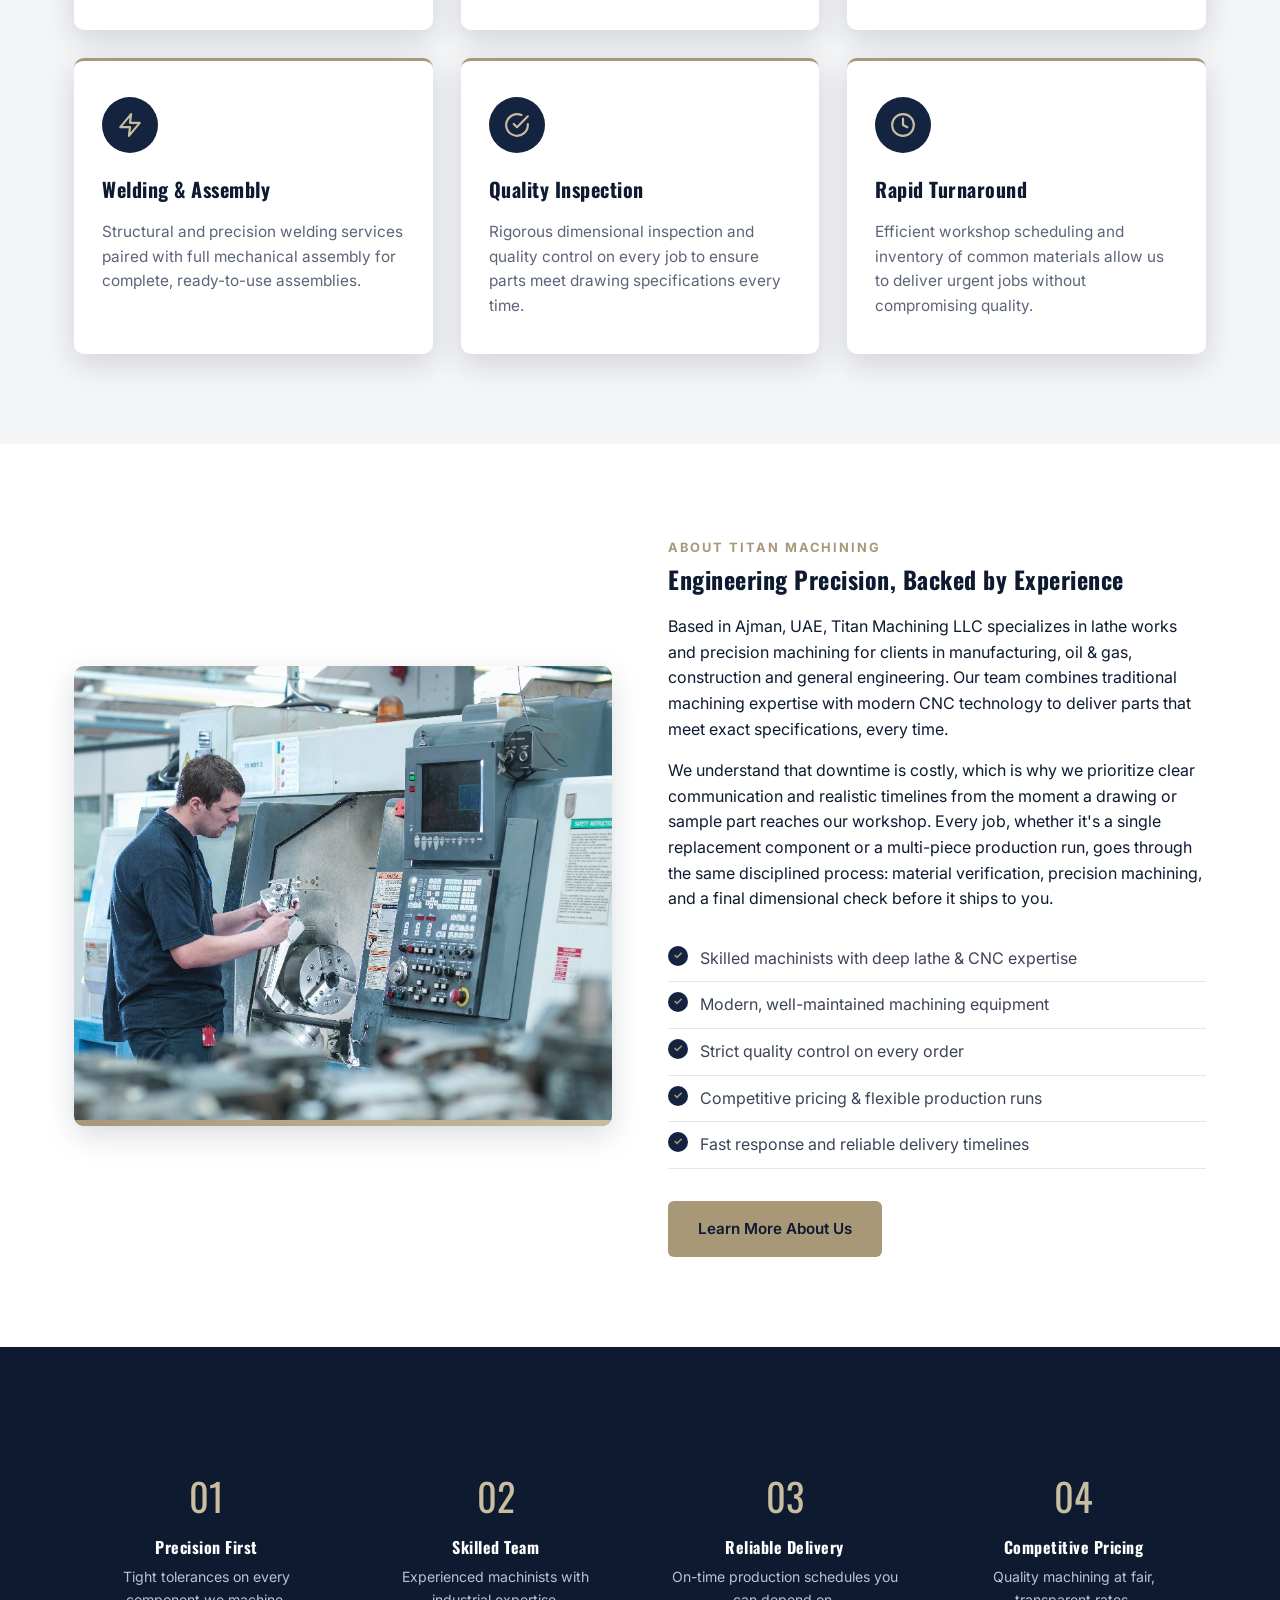
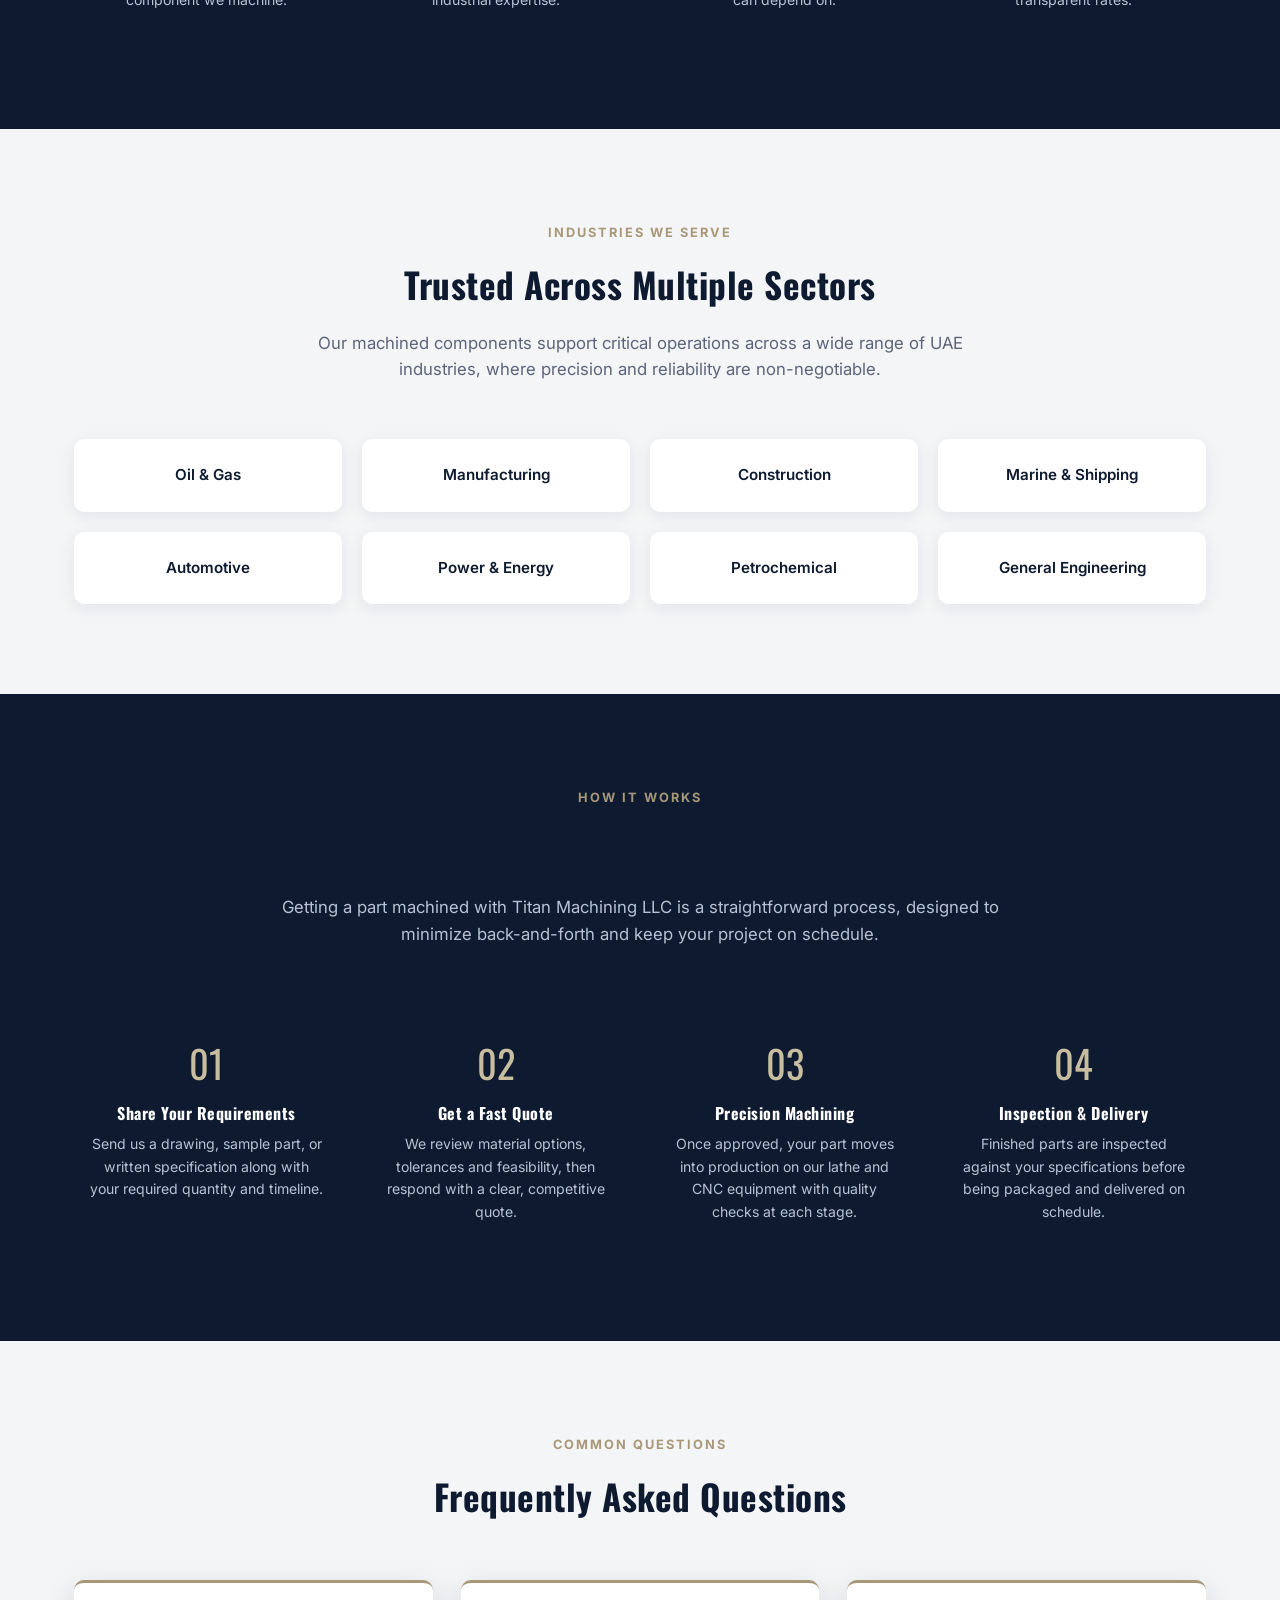
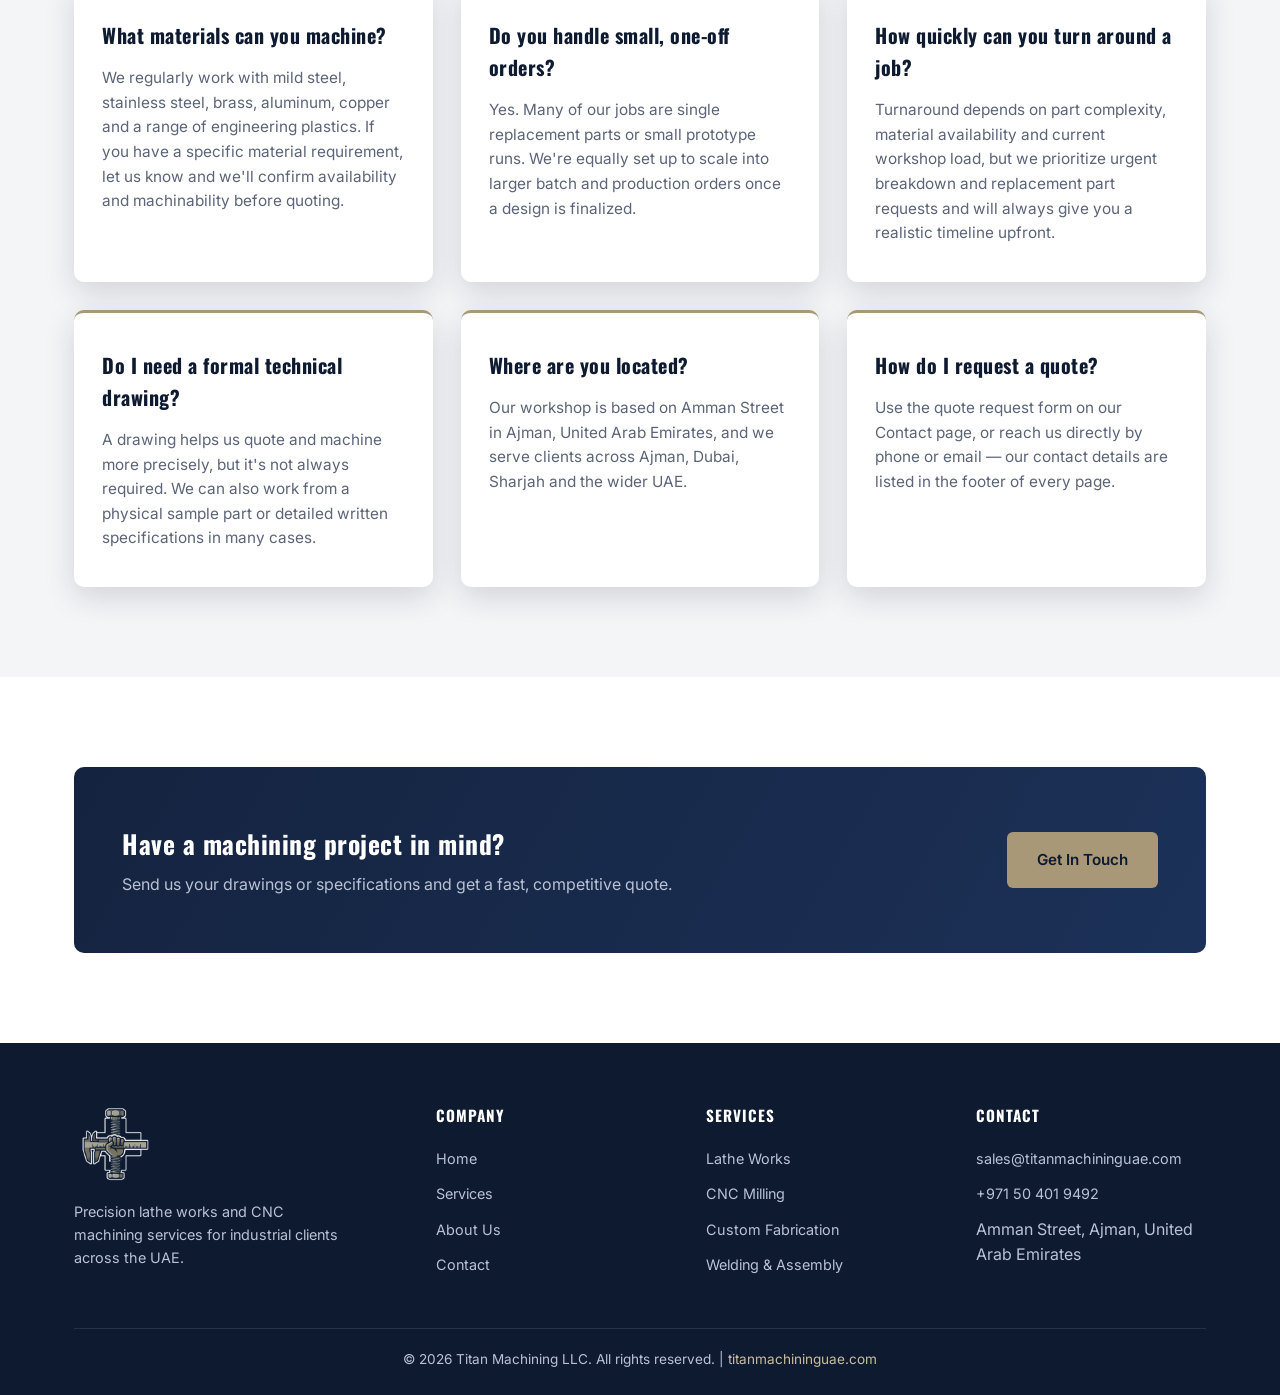
==== commit 0cb93fe7: "Add How It Works and FAQ sections with FAQPage schema to deepen homepage content" ====
--- a/index.html
+++ b/index.html
@@ -61,6 +61,63 @@
   "sameAs": []
 }
 </script>
+
+<script type="application/ld+json">
+{
+  "@context": "https://schema.org",
+  "@type": "FAQPage",
+  "mainEntity": [
+    {
+      "@type": "Question",
+      "name": "What materials can you machine?",
+      "acceptedAnswer": {
+        "@type": "Answer",
+        "text": "We regularly work with mild steel, stainless steel, brass, aluminum, copper and a range of engineering plastics. If you have a specific material requirement, let us know and we'll confirm availability and machinability before quoting."
+      }
+    },
+    {
+      "@type": "Question",
+      "name": "Do you handle small, one-off orders?",
+      "acceptedAnswer": {
+        "@type": "Answer",
+        "text": "Yes. Many of our jobs are single replacement parts or small prototype runs. We're equally set up to scale into larger batch and production orders once a design is finalized."
+      }
+    },
+    {
+      "@type": "Question",
+      "name": "How quickly can you turn around a job?",
+      "acceptedAnswer": {
+        "@type": "Answer",
+        "text": "Turnaround depends on part complexity, material availability and current workshop load, but we prioritize urgent breakdown and replacement part requests and will always give you a realistic timeline upfront."
+      }
+    },
+    {
+      "@type": "Question",
+      "name": "Do I need a formal technical drawing?",
+      "acceptedAnswer": {
+        "@type": "Answer",
+        "text": "A drawing helps us quote and machine more precisely, but it's not always required. We can also work from a physical sample part or detailed written specifications in many cases."
+      }
+    },
+    {
+      "@type": "Question",
+      "name": "Where are you located?",
+      "acceptedAnswer": {
+        "@type": "Answer",
+        "text": "Our workshop is based on Amman Street in Ajman, United Arab Emirates, and we serve clients across Ajman, Dubai, Sharjah and the wider UAE."
+      }
+    },
+    {
+      "@type": "Question",
+      "name": "How do I request a quote?",
+      "acceptedAnswer": {
+        "@type": "Answer",
+        "text": "Use the quote request form on our Contact page, or reach us directly by phone or email."
+      }
+    }
+  ]
+}
+</script>
 </head>
 <body>
 
@@ -203,6 +260,57 @@
   </div>
 </section>
 
+<section class="section-dark">
+  <div class="container">
+    <div class="section-head">
+      <span class="eyebrow">How It Works</span>
+      <h2>From Drawing to Delivered Part</h2>
+      <p>Getting a part machined with Titan Machining LLC is a straightforward process, designed to minimize back-and-forth and keep your project on schedule.</p>
+    </div>
+    <div class="feature-strip">
+      <div class="feature-item"><div class="num">01</div><h4>Share Your Requirements</h4><p>Send us a drawing, sample part, or written specification along with your required quantity and timeline.</p></div>
+      <div class="feature-item"><div class="num">02</div><h4>Get a Fast Quote</h4><p>We review material options, tolerances and feasibility, then respond with a clear, competitive quote.</p></div>
+      <div class="feature-item"><div class="num">03</div><h4>Precision Machining</h4><p>Once approved, your part moves into production on our lathe and CNC equipment with quality checks at each stage.</p></div>
+      <div class="feature-item"><div class="num">04</div><h4>Inspection &amp; Delivery</h4><p>Finished parts are inspected against your specifications before being packaged and delivered on schedule.</p></div>
+    </div>
+  </div>
+</section>
+
+<section class="section-light">
+  <div class="container">
+    <div class="section-head">
+      <span class="eyebrow">Common Questions</span>
+      <h2>Frequently Asked Questions</h2>
+    </div>
+    <div class="services-grid">
+      <div class="service-card">
+        <h3>What materials can you machine?</h3>
+        <p>We regularly work with mild steel, stainless steel, brass, aluminum, copper and a range of engineering plastics. If you have a specific material requirement, let us know and we'll confirm availability and machinability before quoting.</p>
+      </div>
+      <div class="service-card">
+        <h3>Do you handle small, one-off orders?</h3>
+        <p>Yes. Many of our jobs are single replacement parts or small prototype runs. We're equally set up to scale into larger batch and production orders once a design is finalized.</p>
+      </div>
+      <div class="service-card">
+        <h3>How quickly can you turn around a job?</h3>
+        <p>Turnaround depends on part complexity, material availability and current workshop load, but we prioritize urgent breakdown and replacement part requests and will always give you a realistic timeline upfront.</p>
+      </div>
+      <div class="service-card">
+        <h3>Do I need a formal technical drawing?</h3>
+        <p>A drawing helps us quote and machine more precisely, but it's not always required. We can also work from a physical sample part or detailed written specifications in many cases.</p>
+      </div>
+      <div class="service-card">
+        <h3>Where are you located?</h3>
+        <p>Our workshop is based on Amman Street in Ajman, United Arab Emirates, and we serve clients across Ajman, Dubai, Sharjah and the wider UAE.</p>
+      </div>
+      <div class="service-card">
+        <h3>How do I request a quote?</h3>
+        <p>Use the quote request form on our <a href="contact/">Contact page</a>, or reach us directly by phone or email — our contact details are listed in the footer of every page.</p>
+      </div>
+    </div>
+  </div>
+</section>
+
 <section class="section-white">
   <div class="container">
     <div class="cta-banner">
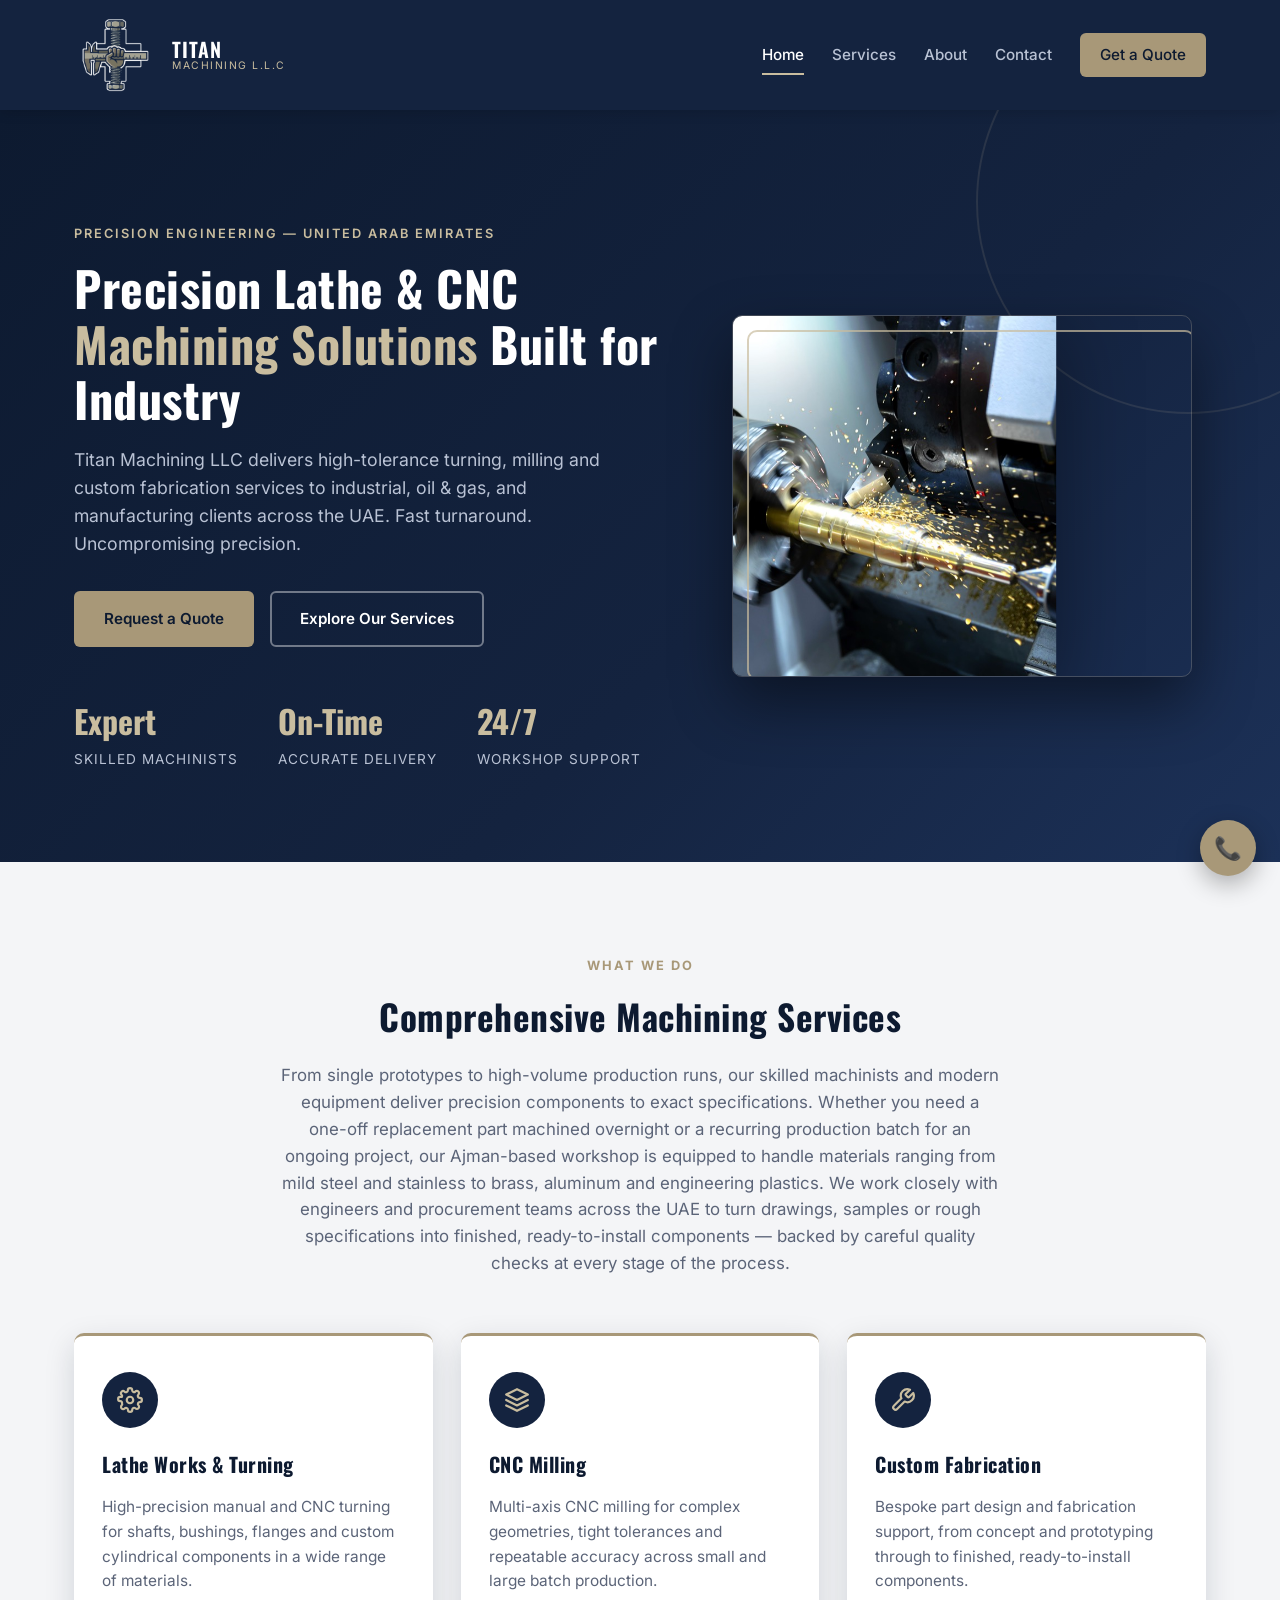
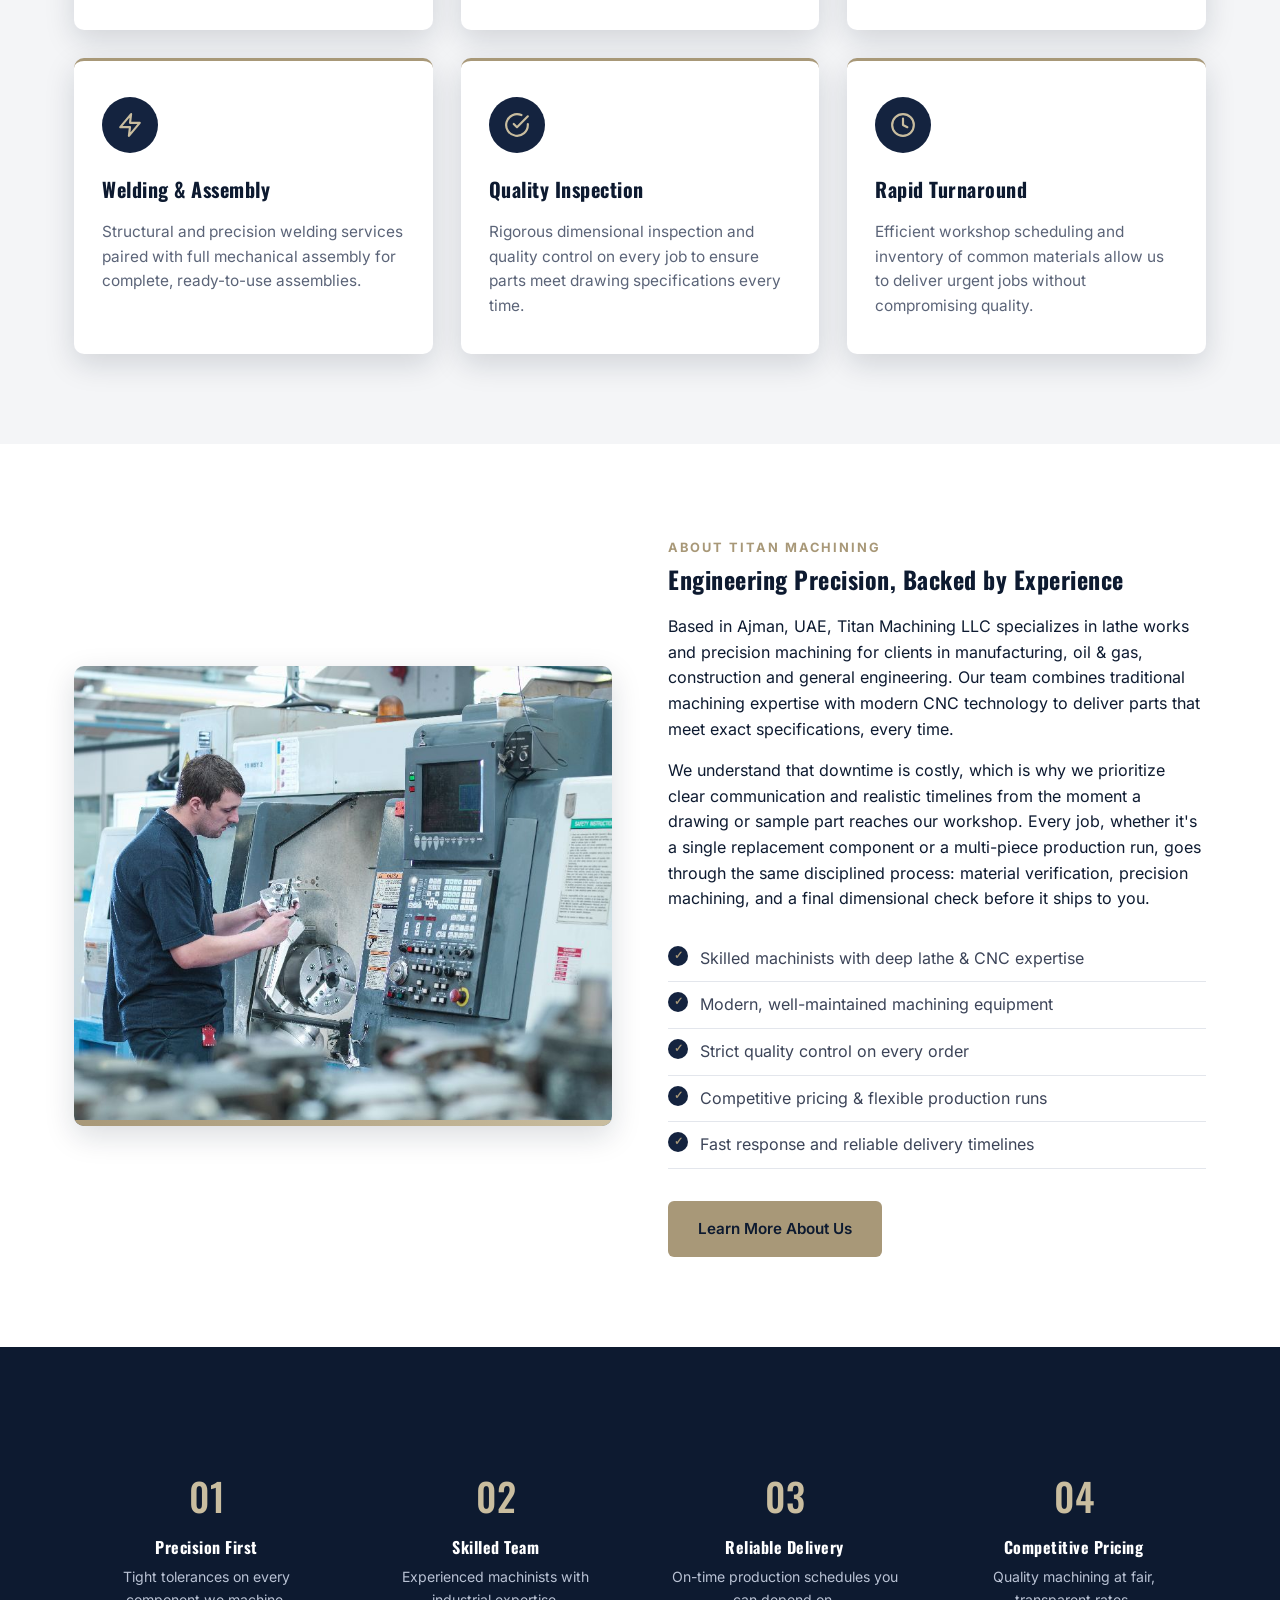
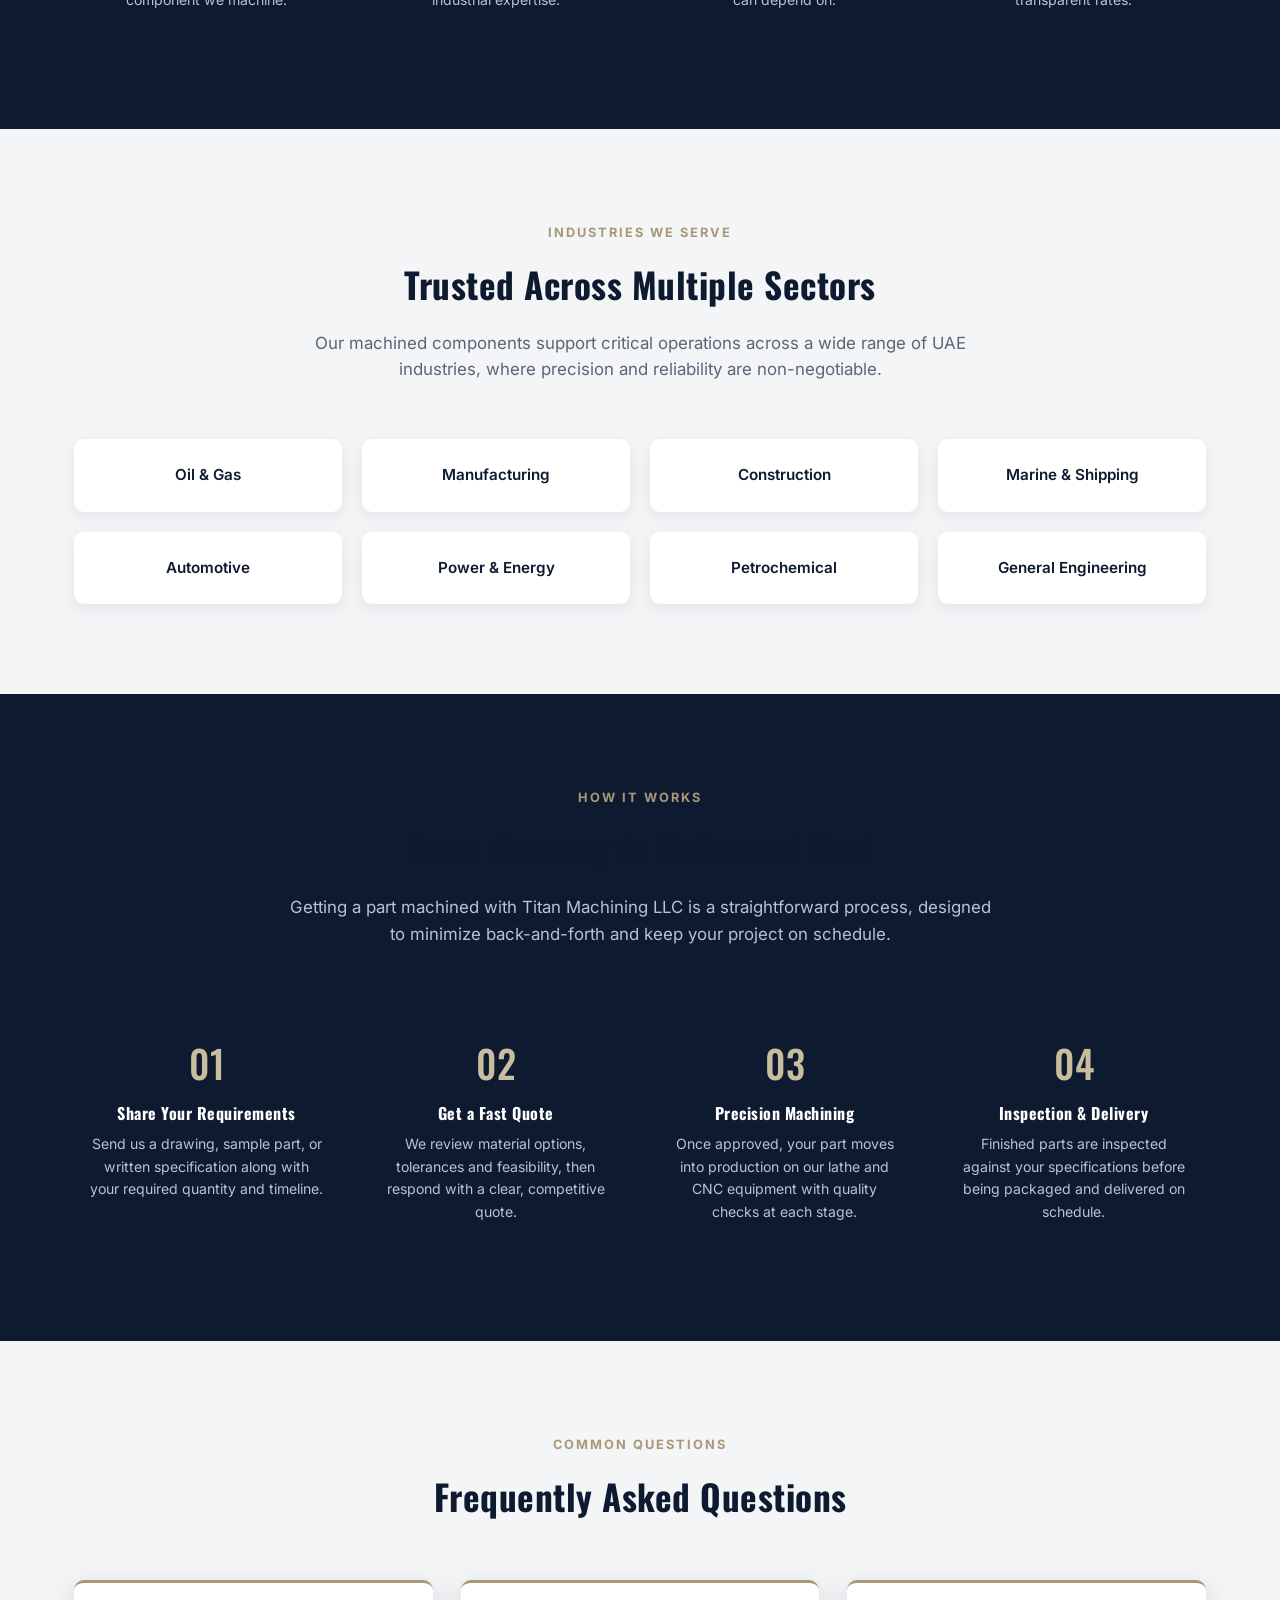
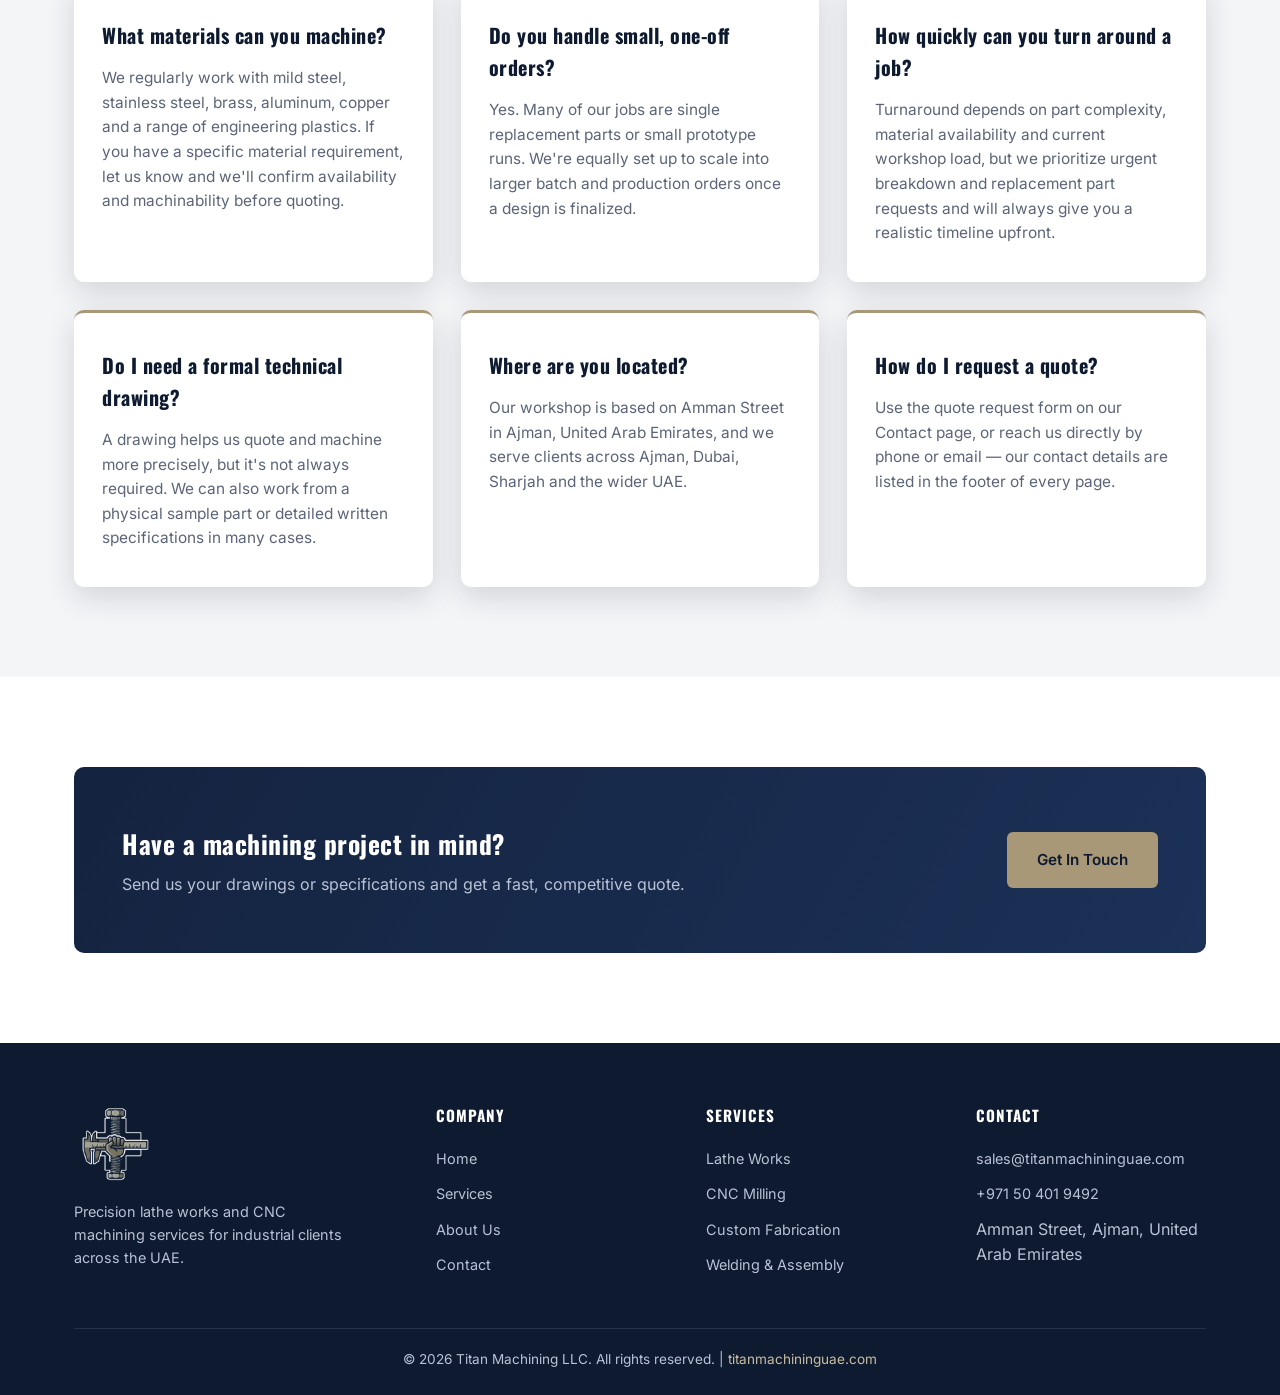
==== commit 36e85b4b: "Self-host fonts to eliminate external Google Fonts round-trips and speed up mobile load" ====
--- a/index.html
+++ b/index.html
@@ -25,9 +25,7 @@
 <meta name="twitter:image" content="https://titanmachininguae.com/images/logo.jpg">
 
 <link rel="icon" href="images/logo-icon-transparent.png" type="image/png">
-<link rel="preconnect" href="https://fonts.googleapis.com">
-<link rel="preconnect" href="https://fonts.gstatic.com" crossorigin>
-<link href="https://fonts.googleapis.com/css2?family=Oswald:wght@500;600;700&family=Inter:wght@400;500;600;700&display=swap" rel="stylesheet">
+<link rel="preload" as="font" type="font/woff2" href="fonts/inter-latin.woff2" crossorigin>
 <link rel="preload" as="image" href="images/lathe-1.jpg" fetchpriority="high">
 <link rel="stylesheet" href="css/style.css">
 
--- a/css/style.css
+++ b/css/style.css
@@ -1,4 +1,22 @@
 /* ===== Titan Machining LLC — Stylesheet ===== */
+
+@font-face {
+  font-family: 'Inter';
+  font-style: normal;
+  font-weight: 400 700;
+  font-display: swap;
+  src: url('../fonts/inter-latin.woff2') format('woff2');
+  unicode-range: U+0000-00FF, U+0131, U+0152-0153, U+02BB-02BC, U+02C6, U+02DA, U+02DC, U+0304, U+0308, U+0329, U+2000-206F, U+20AC, U+2122, U+2191, U+2193, U+2212, U+2215, U+FEFF, U+FFFD;
+}
+
+@font-face {
+  font-family: 'Oswald';
+  font-style: normal;
+  font-weight: 500 700;
+  font-display: swap;
+  src: url('../fonts/oswald-latin.woff2') format('woff2');
+  unicode-range: U+0000-00FF, U+0131, U+0152-0153, U+02BB-02BC, U+02C6, U+02DA, U+02DC, U+0304, U+0308, U+0329, U+2000-206F, U+20AC, U+2122, U+2191, U+2193, U+2212, U+2215, U+FEFF, U+FFFD;
+}
 
 :root {
   --navy: #14233f;
